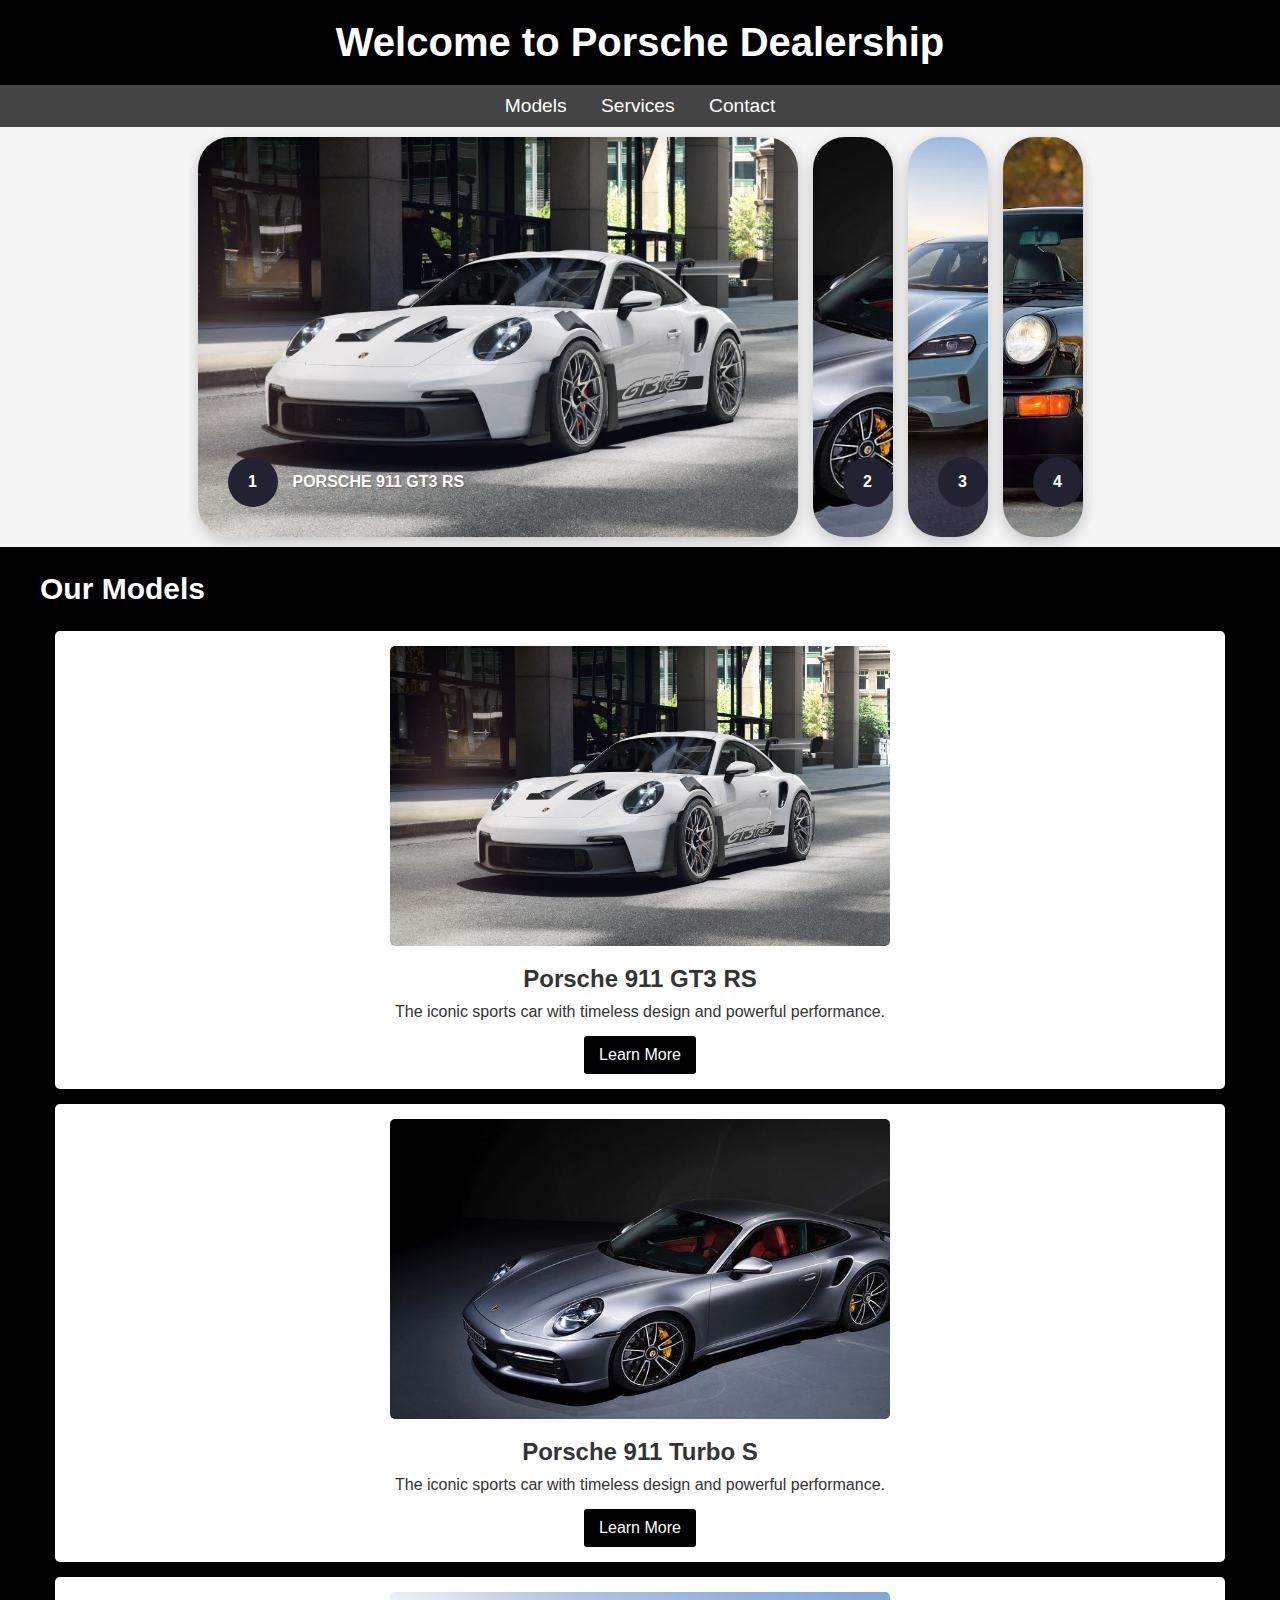
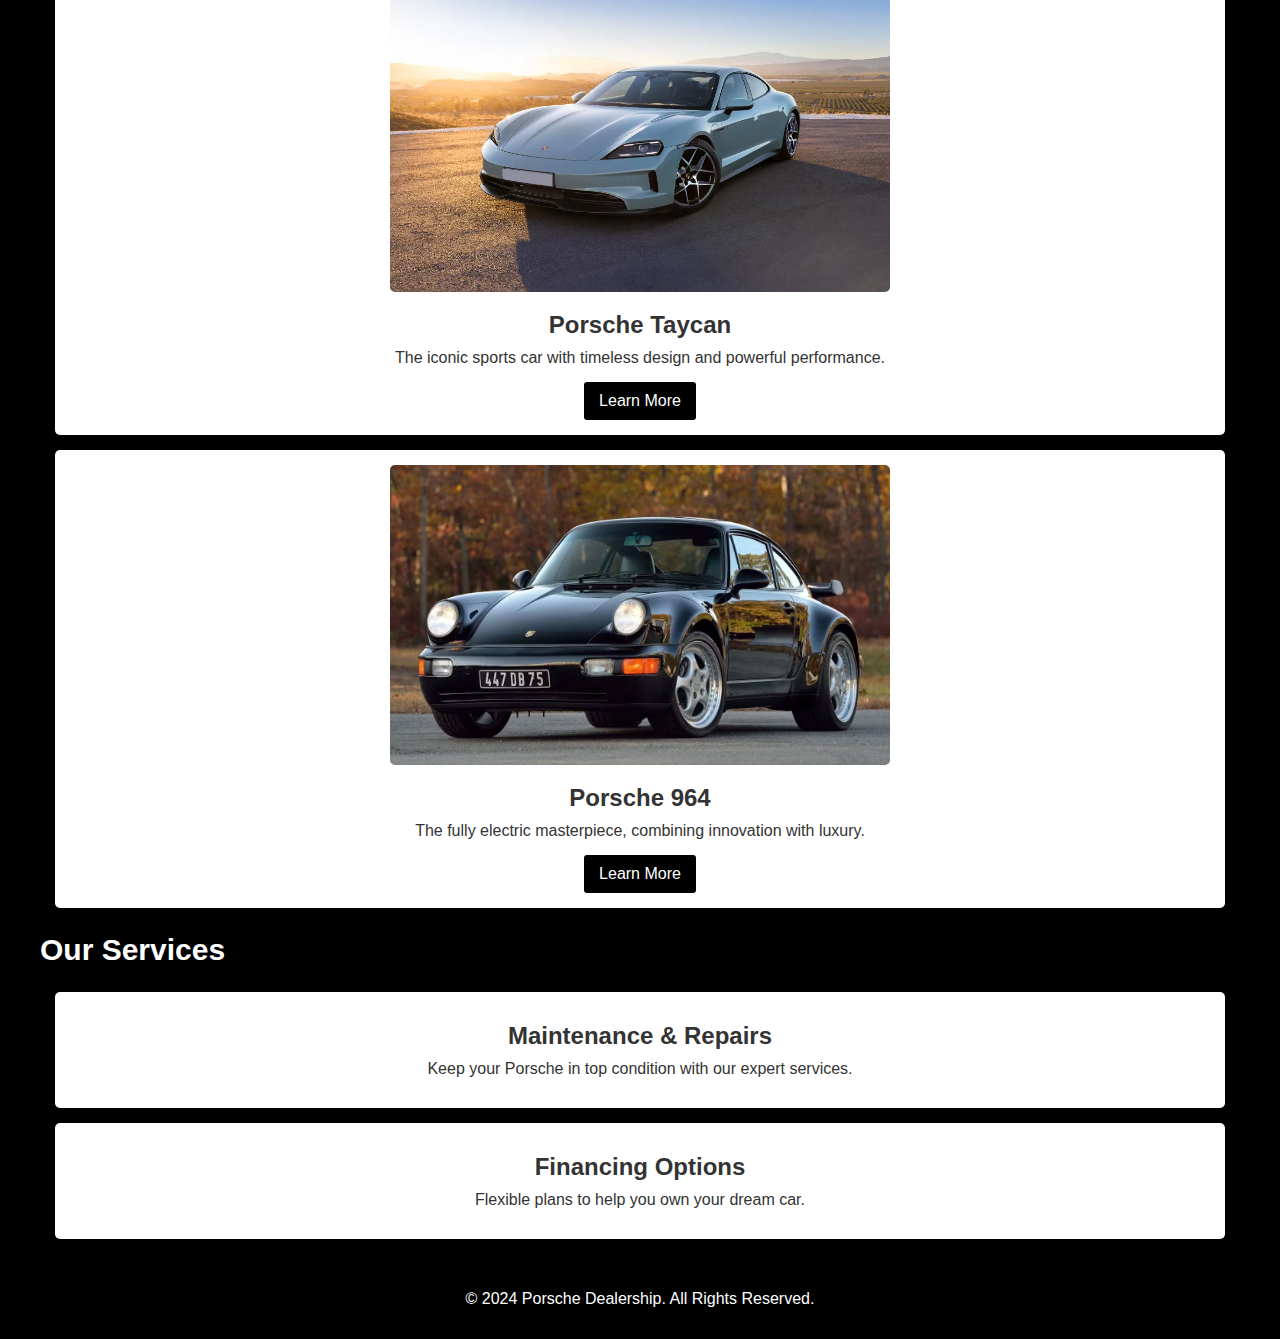
==== index.html @ 93cbab5d "crosel" ====
<!DOCTYPE html>
<html lang="en">

<head>
    <meta charset="UTF-8">
    <meta name="viewport" content="width=device-width, initial-scale=1.0">
    <title>Porsche Dealership</title>
    <link rel="stylesheet" href="style.css">
    <link rel="stylesheet" href="responsive.css">
</head>

<body>
    <header>
        <h1>Welcome to Porsche Dealership</h1>
    </header>
    <nav>
        <a href="#models">Models</a>
        <a href="#services">Services</a>
        <a href="#contact">Contact</a>
    </nav>
    <div class="wrapper">
        <div class="container">
            <input type="radio" name="slide" id="c1" checked>
            <label for="c1" class="card">
                <img src="images/iris.webp" alt="Porsche 911 GT3 RS" class="card-image">
                <div class="row">
                    <div class="icon">1</div>
                    <div class="description">
                        <h4>Porsche 911 GT3 RS</h4>
                    </div>
                </div>
            </label>
            <input type="radio" name="slide" id="c2">
            <label for="c2" class="card">
                <img src="images/3214479249.jpg" alt="Porsche 911 Turbo S" class="card-image">
                <div class="row">
                    <div class="icon">2</div>
                    <div class="description">
                        <h4>Porsche 911 Turbo S</h4>
                    </div>
                </div>
            </label>   
            <input type="radio" name="slide" id="c3">
            <label for="c3" class="card">
                <img src="images/front-left-side-47.webp" alt="Porsche Taycan" class="card-image">
                <div class="row">
                    <div class="icon">3</div>
                    <div class="description">
                        <h4>Porsche Taycan</h4>
                    </div>
                </div>
            </label>   
            <input type="radio" name="slide" id="c4">
            <label for="c4" class="card">
                <img src="images/six-20things-20you-20need-20to-20know-20about-20the-20964-20porsche-20911-201.avif" alt="Porsche 964" class="card-image">
                <div class="row">
                    <div class="icon">4</div>
                    <div class="description">
                        <h4>Porsche 964</h4>
                    </div>
                </div>
            </label>
        </div>
    </div>
    <section id="models" class="container2">
        <h2>Our Models</h2>
        <div class="card2">
            <img src="images/iris.webp" alt="Porsche Model 1">
            <h3>Porsche 911 GT3 RS</h3>
            <p>The iconic sports car with timeless design and powerful performance.</p>
            <a href="#">Learn More</a>
        </div>
        <div class="card2">
            <img src="images/3214479249.jpg" alt="Porsche Model 2">
            <h3>Porsche 911 Turbo S</h3>
            <p>The iconic sports car with timeless design and powerful performance.</p>
            <a href="#">Learn More</a>
        </div>
        <div class="card2">
            <img src="images/front-left-side-47.webp" alt="Porsche Model 3">
            <h3>Porsche Taycan</h3>
            <p>The iconic sports car with timeless design and powerful performance.</p>
            <a href="#">Learn More</a>
        </div>
        <div class="card2">
            <img src="images/six-20things-20you-20need-20to-20know-20about-20the-20964-20porsche-20911-201.avif" alt="Porsche Model 4">
            <h3>Porsche 964</h3>
            <p>The fully electric masterpiece, combining innovation with luxury.</p>
            <a href="#">Learn More</a>
        </div>
    </section>
    <section id="services" class="container2">
        <h2>Our Services</h2>
        <div class="card2">
            <h3>Maintenance & Repairs</h3>
            <p>Keep your Porsche in top condition with our expert services.</p>
        </div>
        <div class="card2">
            <h3>Financing Options</h3>
            <p>Flexible plans to help you own your dream car.</p>
        </div>
    </section>
    <footer>
        <p>&copy; 2024 Porsche Dealership. All Rights Reserved.</p>
    </footer>
    <script src="script.js"></script>
</body>

</html>
---- style.css ----
body {
    font-family: Arial, sans-serif;
    margin: 0 auto;
    padding: 0;
    background-color: #000;
    color: #333;
    align-items: center;
    justify-content: center;
}

header {
    background-color: #000;
    color: #fff;
    padding: 20px 0;
    text-align: center;
    justify-content: center;
}

header h1 {
    margin: 0;
    font-size: 2.5rem;
}

nav {
    background-color: #444;
    color: #fff;
    padding: 10px 0;
    text-align: center;
}

nav a {
    color: #fff;
    margin: 0 15px;
    text-decoration: none;
    font-size: 1.2rem;
}

nav a:hover {
    text-decoration: underline;
}


.wrapper {
    width: 100%;
    display: flex;
    align-items: center;
    justify-content: center;
    background: #f5f5f5;
}

.container {
    height: 400px;
    display: flex;
    flex-wrap: nowrap;
    justify-content: start;
    overflow-x: auto;
    gap: 15px;
    padding: 10px;
}

.card {
    width: 80px;
    border-radius: 2rem;
    cursor: pointer;
    overflow: hidden;
    margin: 0;
    display: flex;
    align-items: flex-end;
    transition: all 0.6s cubic-bezier(.28, -0.03, 0, .99);
    flex-shrink: 0;
    box-shadow: 0 5px 15px rgba(0, 0, 0, 0.2);
    position: relative;
    height: 100%;
}

.card-image {
    position: absolute;
    top: 0;
    left: 0;
    width: 100%;
    height: 100%;
    object-fit: cover;
    z-index: 0;
}

.card>.row {
    color: white;
    display: flex;
    flex-wrap: nowrap;
    align-items: center;
    position: relative;
    padding: 15px;
    z-index: 1;
}

.card>.row>.icon {
    background: #223;
    color: white;
    border-radius: 50%;
    width: 50px;
    height: 50px;
    display: flex;
    justify-content: center;
    align-items: center;
    margin: 15px;
    font-weight: bold;
    transition: all 0.3s ease;
}

.card>.row>.description {
    display: flex;
    justify-content: center;
    flex-direction: column;
    overflow: hidden;
    height: 80px;
    width: 520px;
    opacity: 0;
    transform: translateY(30px);
    transition: all 0.4s ease;
    transition-delay: 0.3s;
}

.description p {
    padding-top: 5px;
    font-size: 0.9em;
    opacity: 0.9;
    margin: 0;
}

.description h4 {
    text-transform: uppercase;
    font-weight: bold;
    margin: 0;
    text-shadow: 1px 1px 2px rgba(0, 0, 0, 0.3);
}

input {
    display: none;
}

input:checked+label {
    width: 600px;
}

input:checked+label .description {
    opacity: 1 !important;
    transform: translateY(0) !important;
}

.container::-webkit-scrollbar {
    height: 8px;
}

.container::-webkit-scrollbar-track {
    background: #f1f1f1;
    border-radius: 10px;
}

.container::-webkit-scrollbar-thumb {
    background: #888;
    border-radius: 10px;
}

.container::-webkit-scrollbar-thumb:hover {
    background: #555;
}

.container2 {
    max-width: 1200px;
    margin: 20px auto;
    padding: 0 20px;
}
.container2 h2 {
    font-size: 30px;
    color: #fff;
}

.card2 {
    background: #fff;
    margin: 15px;
    padding: 15px;
    border-radius: 5px;
    box-shadow: 0 2px 5px rgba(0, 0, 0, 0.1);
    text-align: center;
}

.card2 img {
    height: 300px;
    max-height: 100%;
    width: 500px;
    max-width: 100%;
    border-radius: 5px;
}

.card2 h3 {
    margin: 15px 0 10px;
    font-size: 1.5rem;
}

.card2 p {
    margin: 0 0 15px;
}

.card2 a {
    display: inline-block;
    background-color: #000;
    color: #fff;
    padding: 10px 15px;
    text-decoration: none;
    border-radius: 3px;
}

.card2 a:hover {
    background-color: #444;
}

footer {
    background-color: #000;
    color: #fff;
    text-align: center;
    padding: 15px 0;
    margin-top: 20px;
}
---- responsive.css ----
/* Responsive Styles */
@media (max-width: 768px) {
    .container {
        justify-content: flex-start;
        height: 350px;
    }

    .card {
        width: 120px;
    }

    input:checked+label {
        width: 80%;
    }

    .card>.row>.description {
        width: calc(100% - 80px);
    }

    .description h4 {
        font-size: 1.1em;
    }

    .description p {
        font-size: 0.8em;
    }
}

@media (max-width: 480px) {
    .wrapper {
        padding: 10px;
    }

    .container {
        height: 300px;
    }

    .card {
        width: 100px;
        border-radius: 1.5rem;
    }

    input:checked+label {
        width: 85%;
    }

    .card>.row>.icon {
        width: 40px;
        height: 40px;
        margin: 10px;
    }

    .card>.row>.description {
        height: 70px;
    }

    .description h4 {
        font-size: 1em;
    }

    .description p {
        font-size: 0.75em;
    }
}
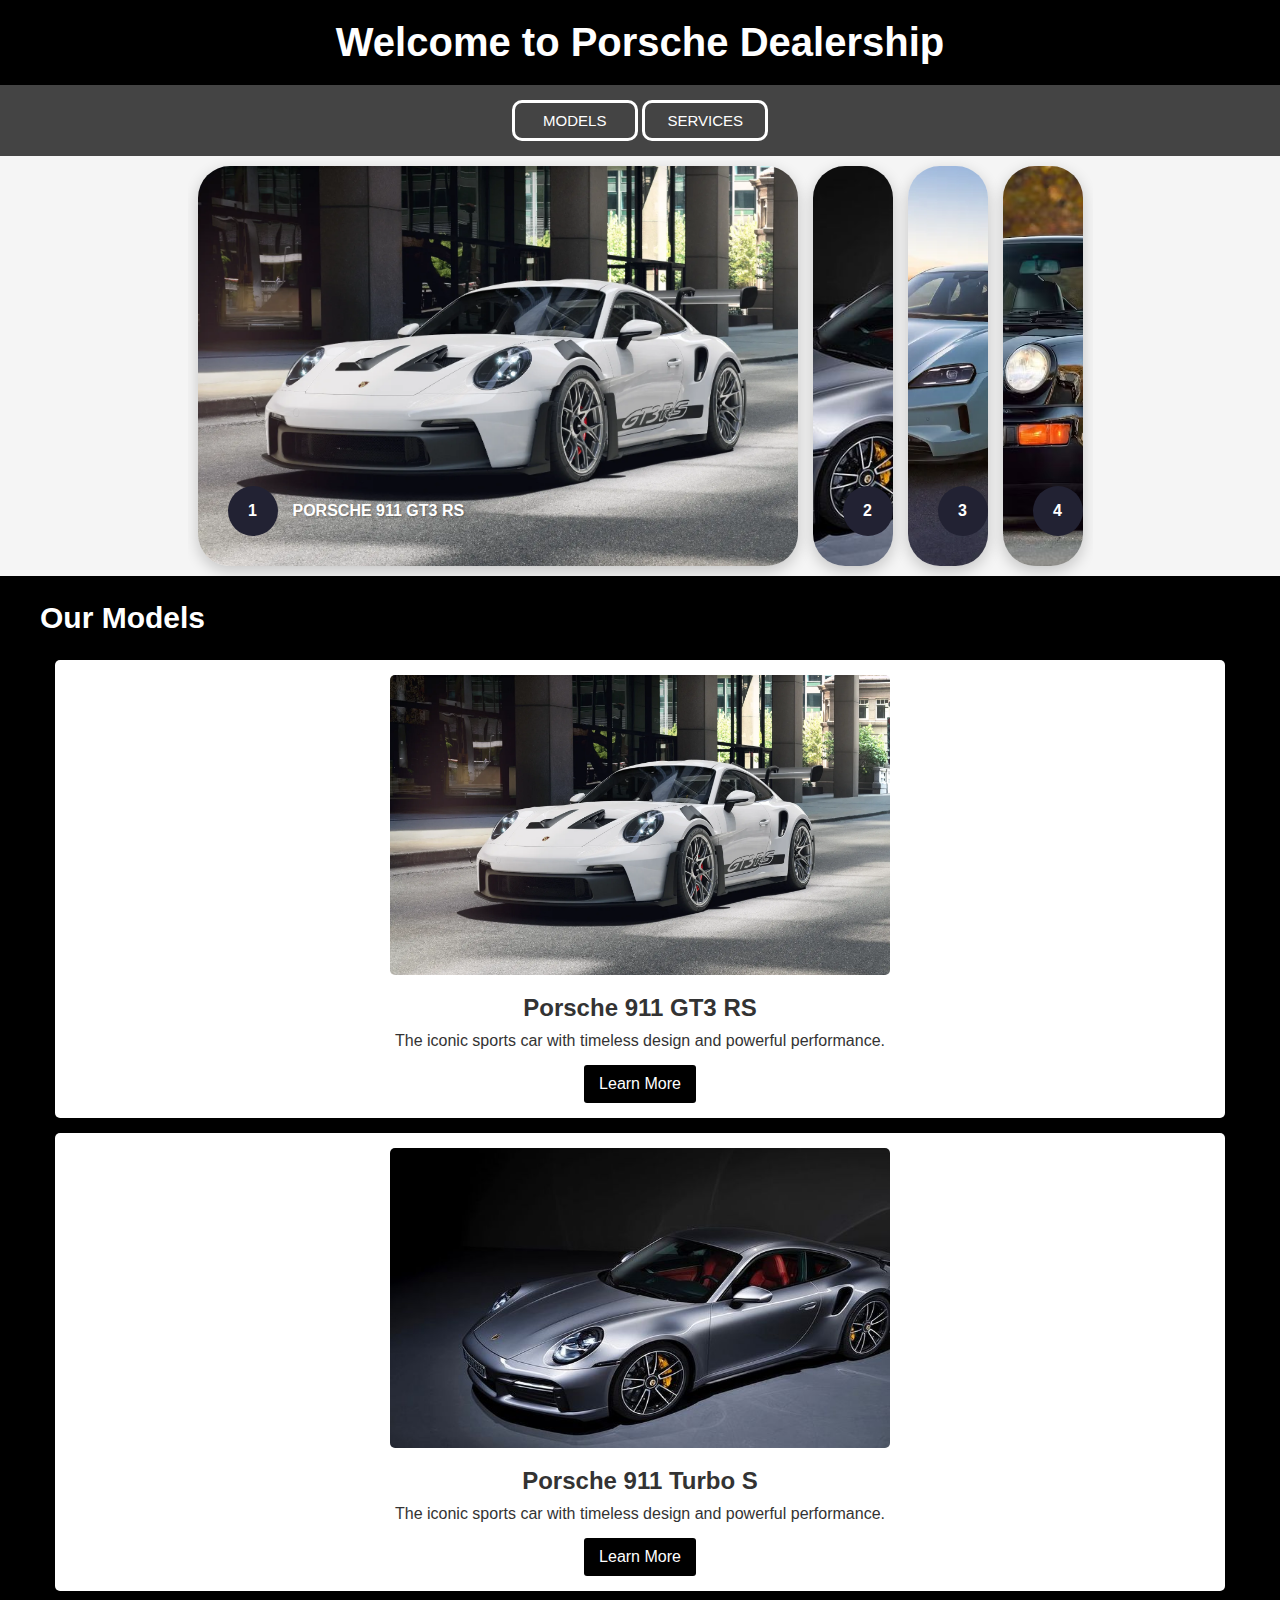
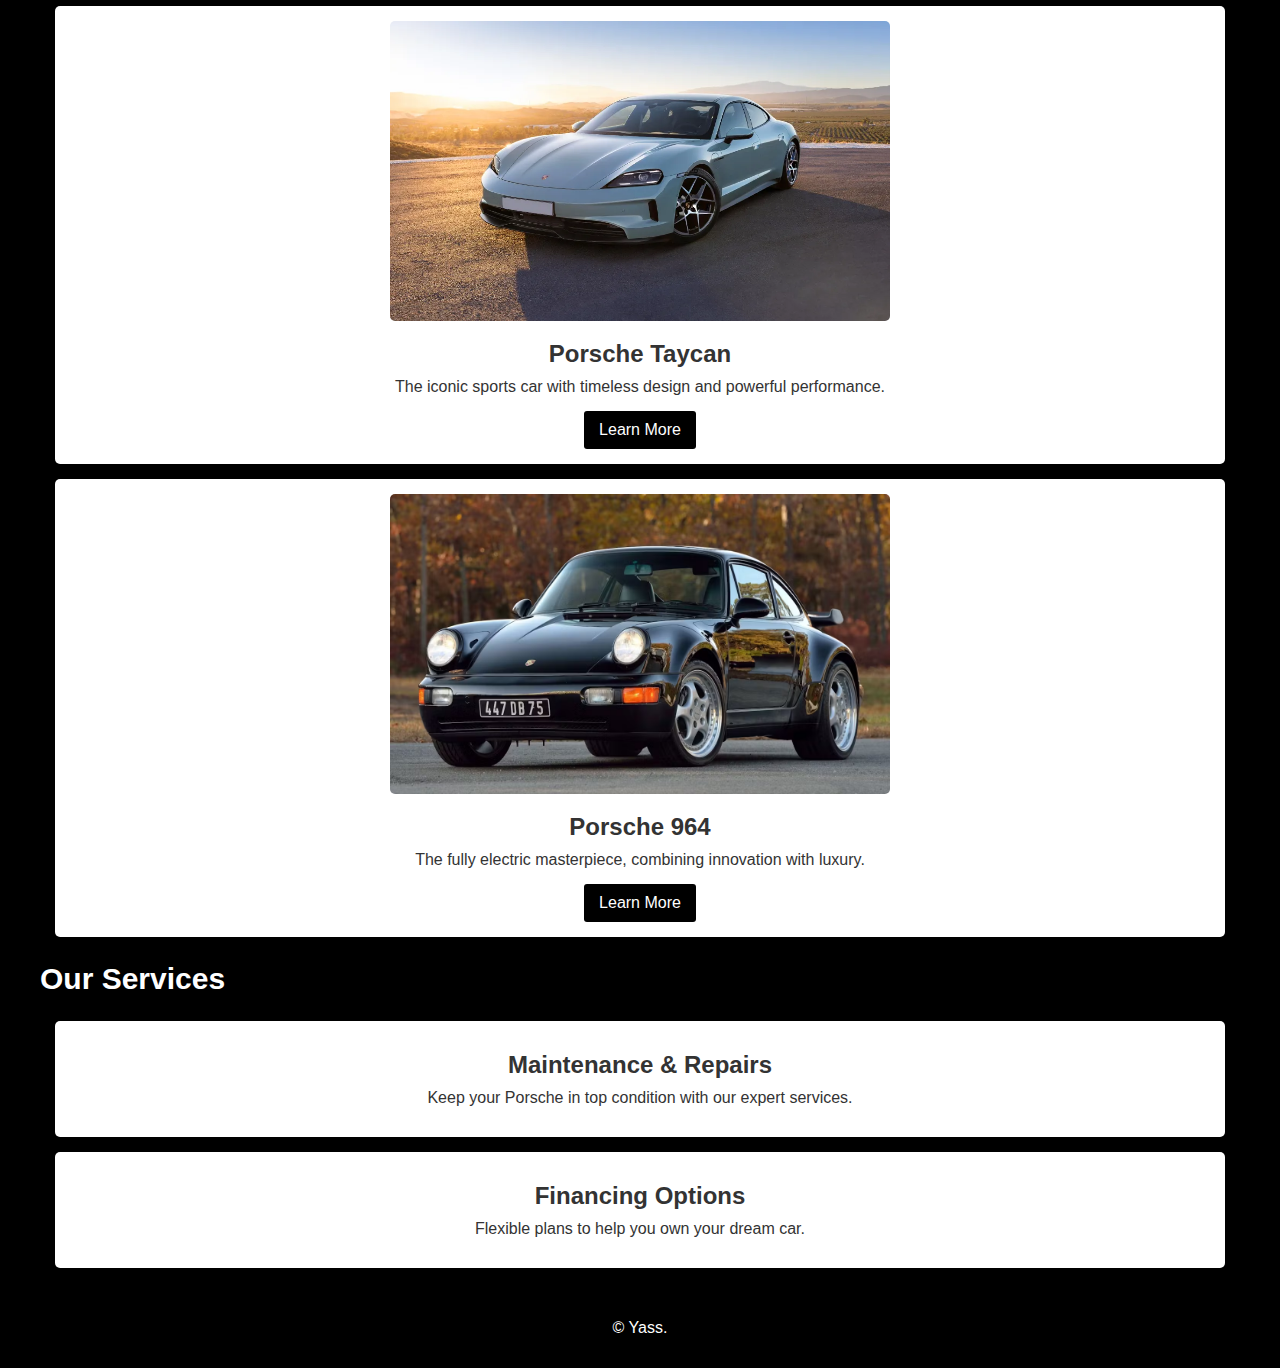
==== commit 5db02cd0: "nav" ====
--- a/index.html
+++ b/index.html
@@ -4,7 +4,7 @@
 <head>
     <meta charset="UTF-8">
     <meta name="viewport" content="width=device-width, initial-scale=1.0">
-    <title>Porsche Dealership</title>
+    <title>Porsche</title>
     <link rel="stylesheet" href="style.css">
     <link rel="stylesheet" href="responsive.css">
 </head>
@@ -16,7 +16,6 @@
     <nav>
         <a href="#models">Models</a>
         <a href="#services">Services</a>
-        <a href="#contact">Contact</a>
     </nav>
     <div class="wrapper">
         <div class="container">
@@ -101,7 +100,7 @@
         </div>
     </section>
     <footer>
-        <p>&copy; 2024 Porsche Dealership. All Rights Reserved.</p>
+        <p>&copy; Yass.</p>
     </footer>
     <script src="script.js"></script>
 </body>
--- a/style.css
+++ b/style.css
@@ -24,19 +24,32 @@
 nav {
     background-color: #444;
     color: #fff;
-    padding: 10px 0;
+    padding: 15px 0;
     text-align: center;
 }
 
 nav a {
-    color: #fff;
-    margin: 0 15px;
+    display: inline-flex;
+    align-items: center;
+    justify-content: center;
+    transition: all .5s ease;
+    color: #fff;
+    border: 3px solid white;
+    text-transform: uppercase;
+    line-height: 1;
+    font-size: 15px;
+    background-color: transparent;
+    padding: 10px;
+    outline: none;
+    border-radius: 10px;
+    min-width: 100px;
+    text-align: center;
     text-decoration: none;
-    font-size: 1.2rem;
 }
 
 nav a:hover {
-    text-decoration: underline;
+    color: #001F3F;
+    background-color: #fff;
 }
 
 
--- a/responsive.css
+++ b/responsive.css
@@ -61,4 +61,5 @@
     .description p {
         font-size: 0.75em;
     }
-}+}
+
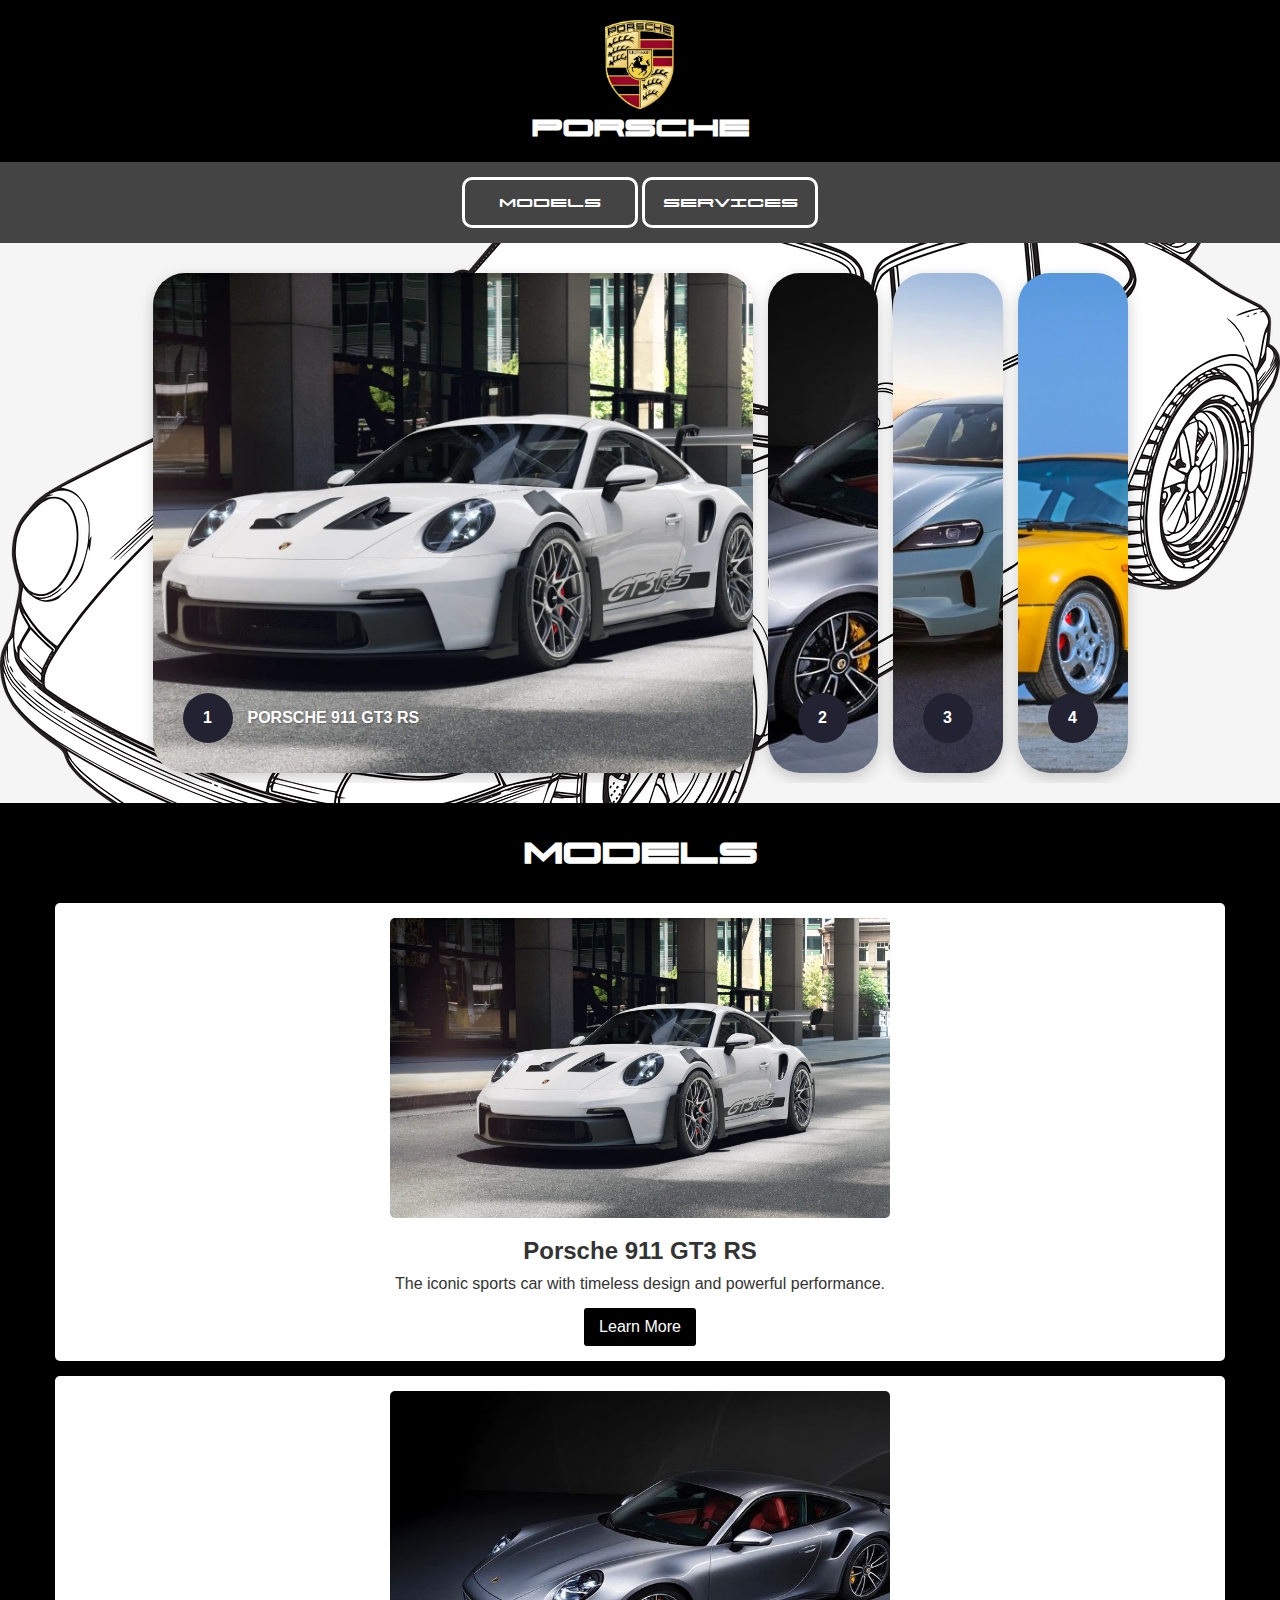
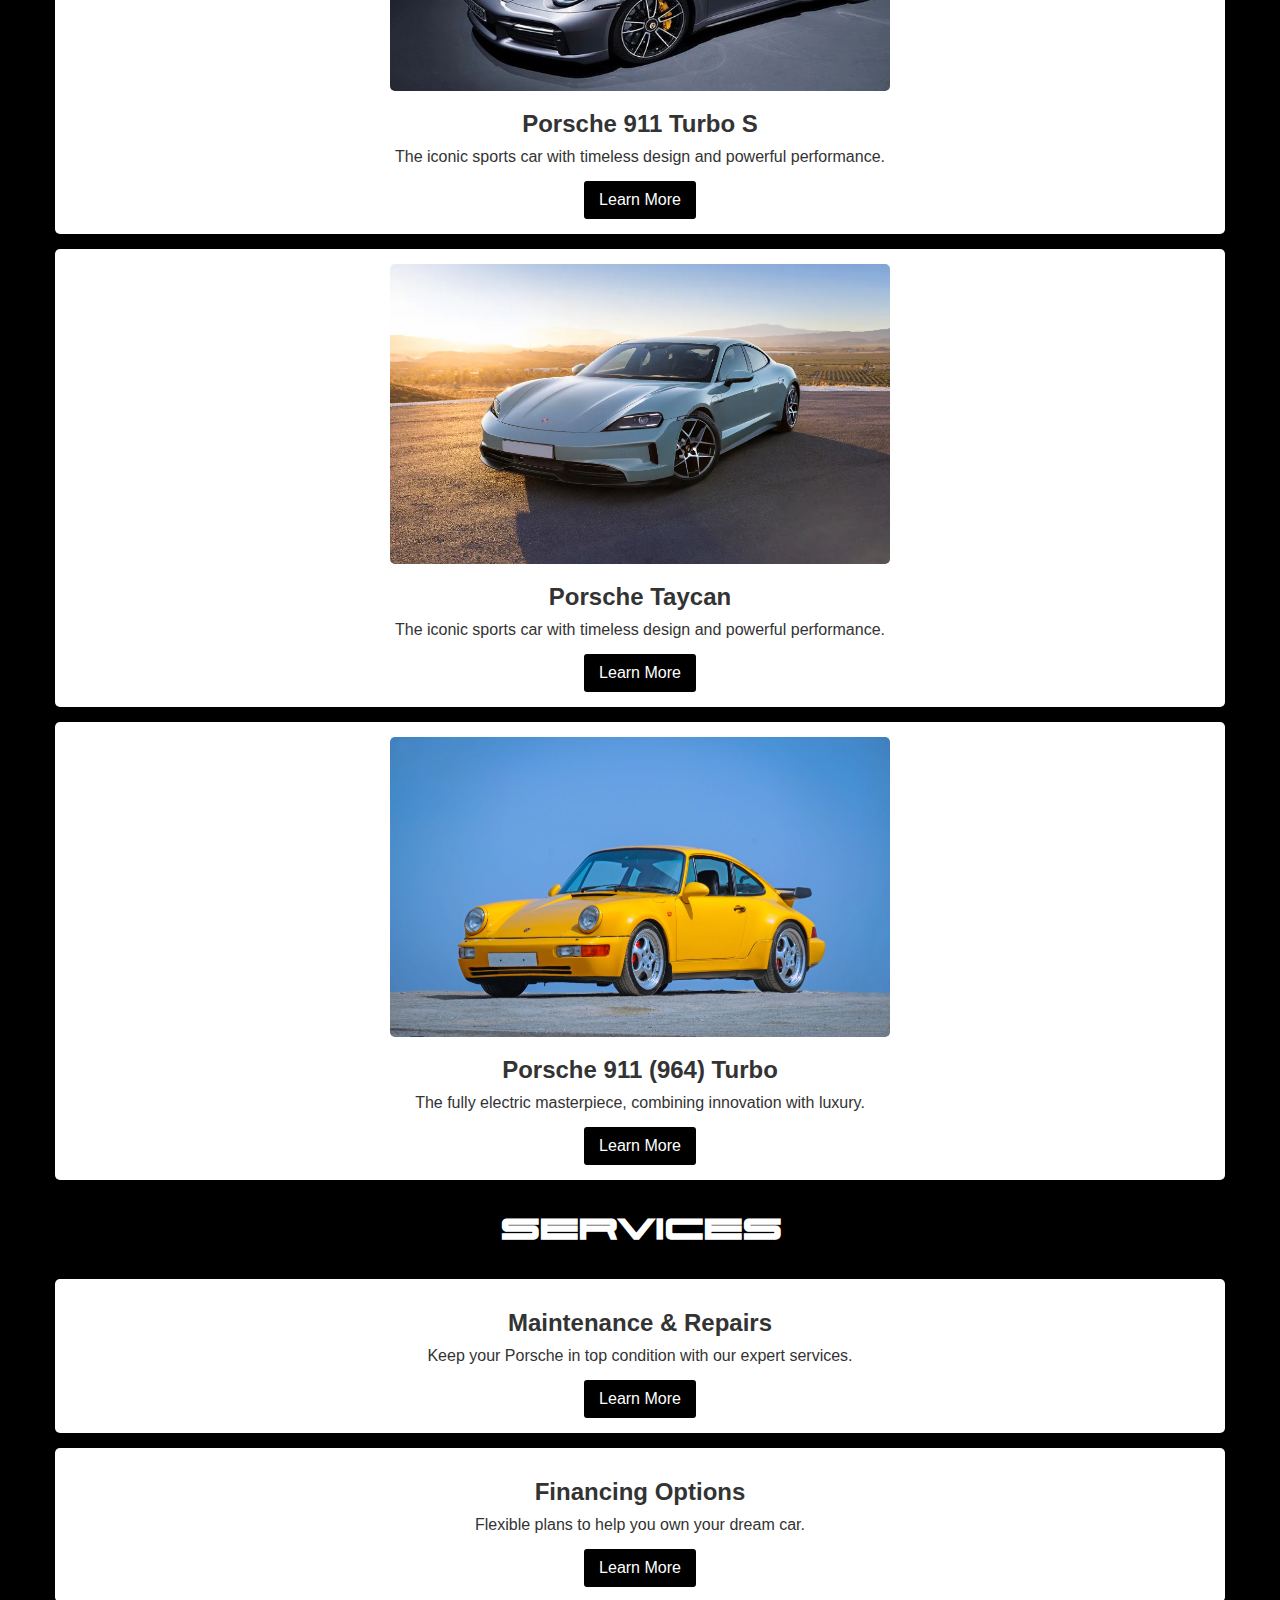
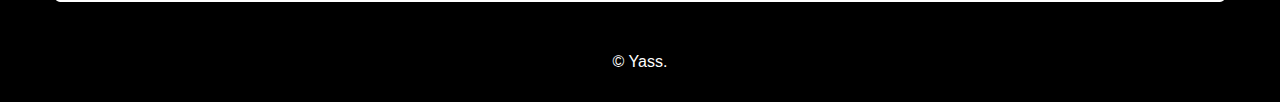
==== commit ae3a7996: "update" ====
--- a/index.html
+++ b/index.html
@@ -11,7 +11,8 @@
 
 <body>
     <header>
-        <h1>Welcome to Porsche Dealership</h1>
+        <img src="images/580b585b2edbce24c47b2cac.png" alt="logo" class="logo">
+        <h1>Porsche</h1>
     </header>
     <nav>
         <a href="#models">Models</a>
@@ -51,18 +52,18 @@
             </label>   
             <input type="radio" name="slide" id="c4">
             <label for="c4" class="card">
-                <img src="images/six-20things-20you-20need-20to-20know-20about-20the-20964-20porsche-20911-201.avif" alt="Porsche 964" class="card-image">
+                <img src="images/911(964).jpg" alt="Porsche 964" class="card-image">
                 <div class="row">
                     <div class="icon">4</div>
                     <div class="description">
-                        <h4>Porsche 964</h4>
+                        <h4>Porsche 911 (964) Turbo</h4>
                     </div>
                 </div>
             </label>
         </div>
     </div>
     <section id="models" class="container2">
-        <h2>Our Models</h2>
+        <h2>Models</h2>
         <div class="card2">
             <img src="images/iris.webp" alt="Porsche Model 1">
             <h3>Porsche 911 GT3 RS</h3>
@@ -82,21 +83,23 @@
             <a href="#">Learn More</a>
         </div>
         <div class="card2">
-            <img src="images/six-20things-20you-20need-20to-20know-20about-20the-20964-20porsche-20911-201.avif" alt="Porsche Model 4">
-            <h3>Porsche 964</h3>
+            <img src="images/911(964).jpg" alt="Porsche Model 4">
+            <h3>Porsche 911 (964) Turbo</h3>
             <p>The fully electric masterpiece, combining innovation with luxury.</p>
             <a href="#">Learn More</a>
         </div>
     </section>
     <section id="services" class="container2">
-        <h2>Our Services</h2>
+        <h2>Services</h2>
         <div class="card2">
             <h3>Maintenance & Repairs</h3>
             <p>Keep your Porsche in top condition with our expert services.</p>
+            <a href="#">Learn More</a>
         </div>
         <div class="card2">
             <h3>Financing Options</h3>
             <p>Flexible plans to help you own your dream car.</p>
+            <a href="#">Learn More</a>
         </div>
     </section>
     <footer>
--- a/style.css
+++ b/style.css
@@ -15,10 +15,19 @@
     text-align: center;
     justify-content: center;
 }
-
+.header, .logo{
+    justify-content: center;
+    width: 70px;
+}
+
+@font-face {
+    font-family: "porsche";
+    src: url("font/porsche/911porschav3bold.ttf") format("truetype");
+}
 header h1 {
-    margin: 0;
-    font-size: 2.5rem;
+    font-family: "porsche";
+    margin: 0;
+    font-size: 2rem;
 }
 
 nav {
@@ -26,9 +35,12 @@
     color: #fff;
     padding: 15px 0;
     text-align: center;
+    width: 100%;
 }
 
 nav a {
+    font-family: "porsche";
+    font-size: 17px;
     display: inline-flex;
     align-items: center;
     justify-content: center;
@@ -37,12 +49,12 @@
     border: 3px solid white;
     text-transform: uppercase;
     line-height: 1;
-    font-size: 15px;
     background-color: transparent;
     padding: 10px;
     outline: none;
     border-radius: 10px;
-    min-width: 100px;
+    min-width: 150px;
+    min-height: 25px;
     text-align: center;
     text-decoration: none;
 }
@@ -55,24 +67,32 @@
 
 .wrapper {
     width: 100%;
+    padding-top: 20px;
+    padding-bottom: 20px;
     display: flex;
     align-items: center;
     justify-content: center;
     background: #f5f5f5;
+    background-image: url("images/siluetporsche.png");
+    background-size: cover;
+    background-position: center;
 }
 
 .container {
-    height: 400px;
+    max-width: 1000px;
+    width: 100%;
+    height: 500px;
     display: flex;
     flex-wrap: nowrap;
-    justify-content: start;
+    justify-content: center;
     overflow-x: auto;
     gap: 15px;
     padding: 10px;
+    margin: 0 auto;
 }
 
 .card {
-    width: 80px;
+    width: 110px;
     border-radius: 2rem;
     cursor: pointer;
     overflow: hidden;
@@ -160,23 +180,6 @@
     transform: translateY(0) !important;
 }
 
-.container::-webkit-scrollbar {
-    height: 8px;
-}
-
-.container::-webkit-scrollbar-track {
-    background: #f1f1f1;
-    border-radius: 10px;
-}
-
-.container::-webkit-scrollbar-thumb {
-    background: #888;
-    border-radius: 10px;
-}
-
-.container::-webkit-scrollbar-thumb:hover {
-    background: #555;
-}
 
 .container2 {
     max-width: 1200px;
@@ -186,6 +189,9 @@
 .container2 h2 {
     font-size: 30px;
     color: #fff;
+    text-align: center;
+    font-family: "porsche";
+    font-size: 40px;
 }
 
 .card2 {
--- a/responsive.css
+++ b/responsive.css
@@ -1,24 +1,37 @@
 /* Responsive Styles */
-@media (max-width: 768px) {
+@media screen and (max-width: 768px) {
     .container {
-        justify-content: flex-start;
-        height: 350px;
+        height: 200px;
+        padding: 5px;
+        gap: 10px;
     }
 
     .card {
-        width: 120px;
+        width: 50px;
+        border-radius: 1.5rem;
     }
 
     input:checked+label {
-        width: 80%;
+        width: 200px;
+    }
+
+    .card>.row {
+        padding: 10px;
+    }
+
+    .card>.row>.icon {
+        width: 30px;
+        height: 30px;
+        margin: 1px;
     }
 
     .card>.row>.description {
-        width: calc(100% - 80px);
+        width: 220px;
+        height: 70px;
     }
 
     .description h4 {
-        font-size: 1.1em;
+        font-size: 1rem;
     }
 
     .description p {
@@ -26,36 +39,21 @@
     }
 }
 
-@media (max-width: 480px) {
-    .wrapper {
-        padding: 10px;
-    }
-
+@media screen and (max-width: 480px) {
     .container {
-        height: 300px;
-    }
-
-    .card {
-        width: 100px;
-        border-radius: 1.5rem;
+        height: 200px;
     }
 
     input:checked+label {
-        width: 85%;
-    }
-
-    .card>.row>.icon {
-        width: 40px;
-        height: 40px;
-        margin: 10px;
+        width: 200px;
     }
 
     .card>.row>.description {
-        height: 70px;
+        width: 100px;
     }
 
     .description h4 {
-        font-size: 1em;
+        font-size: 0.9rem;
     }
 
     .description p {
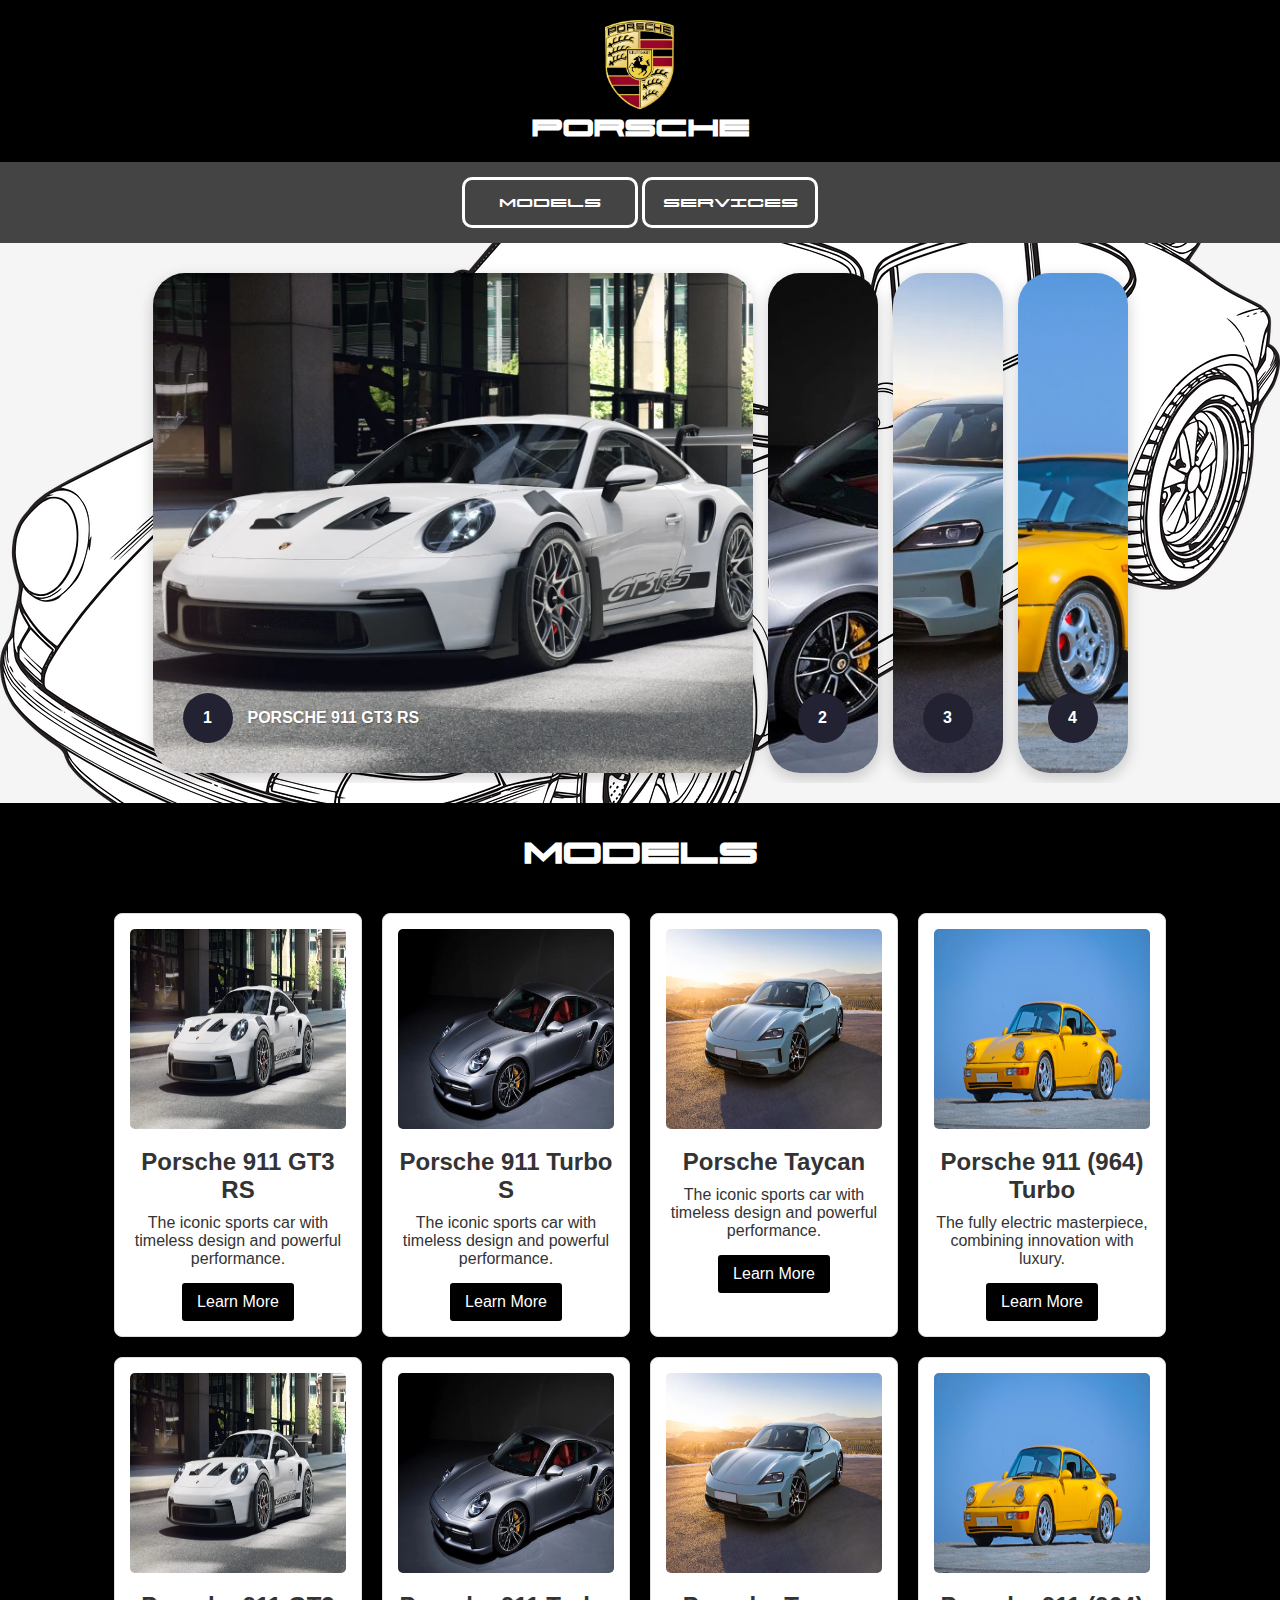
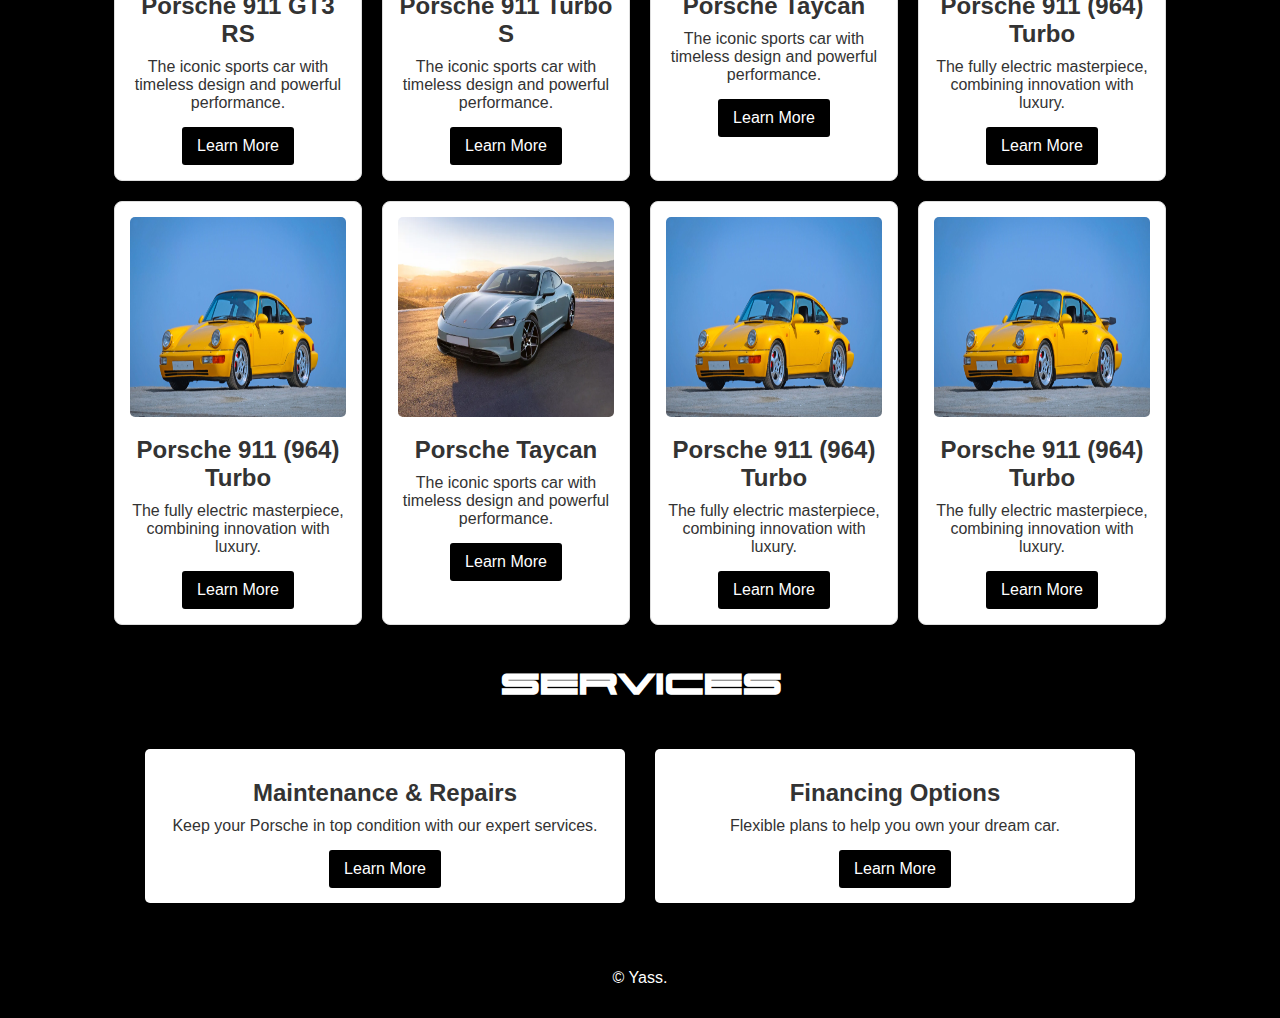
==== commit 2ccc58cc: "modelup" ====
--- a/index.html
+++ b/index.html
@@ -5,8 +5,8 @@
     <meta charset="UTF-8">
     <meta name="viewport" content="width=device-width, initial-scale=1.0">
     <title>Porsche</title>
-    <link rel="stylesheet" href="style.css">
-    <link rel="stylesheet" href="responsive.css">
+    <link rel="stylesheet" href="css/style.css">
+    <link rel="stylesheet" href="css/responsive.css">
 </head>
 
 <body>
@@ -39,7 +39,7 @@
                         <h4>Porsche 911 Turbo S</h4>
                     </div>
                 </div>
-            </label>   
+            </label>
             <input type="radio" name="slide" id="c3">
             <label for="c3" class="card">
                 <img src="images/front-left-side-47.webp" alt="Porsche Taycan" class="card-image">
@@ -49,7 +49,7 @@
                         <h4>Porsche Taycan</h4>
                     </div>
                 </div>
-            </label>   
+            </label>
             <input type="radio" name="slide" id="c4">
             <label for="c4" class="card">
                 <img src="images/911(964).jpg" alt="Porsche 964" class="card-image">
@@ -62,8 +62,9 @@
             </label>
         </div>
     </div>
-    <section id="models" class="container2">
+    <section id="models">
         <h2>Models</h2>
+    <div class="container2">
         <div class="card2">
             <img src="images/iris.webp" alt="Porsche Model 1">
             <h3>Porsche 911 GT3 RS</h3>
@@ -88,18 +89,69 @@
             <p>The fully electric masterpiece, combining innovation with luxury.</p>
             <a href="#">Learn More</a>
         </div>
+        <div class="card2">
+            <img src="images/iris.webp" alt="Porsche Model 1">
+            <h3>Porsche 911 GT3 RS</h3>
+            <p>The iconic sports car with timeless design and powerful performance.</p>
+            <a href="#">Learn More</a>
+        </div>
+        <div class="card2">
+            <img src="images/3214479249.jpg" alt="Porsche Model 2">
+            <h3>Porsche 911 Turbo S</h3>
+            <p>The iconic sports car with timeless design and powerful performance.</p>
+            <a href="#">Learn More</a>
+        </div>
+        <div class="card2">
+            <img src="images/front-left-side-47.webp" alt="Porsche Model 3">
+            <h3>Porsche Taycan</h3>
+            <p>The iconic sports car with timeless design and powerful performance.</p>
+            <a href="#">Learn More</a>
+        </div>
+        <div class="card2">
+            <img src="images/911(964).jpg" alt="Porsche Model 4">
+            <h3>Porsche 911 (964) Turbo</h3>
+            <p>The fully electric masterpiece, combining innovation with luxury.</p>
+            <a href="#">Learn More</a>
+        </div>
+        <div class="card2">
+            <img src="images/911(964).jpg" alt="Porsche Model 4">
+            <h3>Porsche 911 (964) Turbo</h3>
+            <p>The fully electric masterpiece, combining innovation with luxury.</p>
+            <a href="#">Learn More</a>
+        </div>
+        <div class="card2">
+            <img src="images/front-left-side-47.webp" alt="Porsche Model 3">
+            <h3>Porsche Taycan</h3>
+            <p>The iconic sports car with timeless design and powerful performance.</p>
+            <a href="#">Learn More</a>
+        </div>
+        <div class="card2">
+            <img src="images/911(964).jpg" alt="Porsche Model 4">
+            <h3>Porsche 911 (964) Turbo</h3>
+            <p>The fully electric masterpiece, combining innovation with luxury.</p>
+            <a href="#">Learn More</a>
+        </div>
+        <div class="card2">
+            <img src="images/911(964).jpg" alt="Porsche Model 4">
+            <h3>Porsche 911 (964) Turbo</h3>
+            <p>The fully electric masterpiece, combining innovation with luxury.</p>
+            <a href="#">Learn More</a>
+        </div>
+    </div>
     </section>
-    <section id="services" class="container2">
+    <section id="services">
         <h2>Services</h2>
-        <div class="card2">
+        <div class="container3">
+        <div class="card3">
             <h3>Maintenance & Repairs</h3>
             <p>Keep your Porsche in top condition with our expert services.</p>
             <a href="#">Learn More</a>
         </div>
-        <div class="card2">
+        <div class="card3">
             <h3>Financing Options</h3>
             <p>Flexible plans to help you own your dream car.</p>
             <a href="#">Learn More</a>
+        </div>
         </div>
     </section>
     <footer>
--- a/css/style.css
+++ b/css/style.css
@@ -0,0 +1,297 @@
+body {
+    font-family: Arial, sans-serif;
+    margin: 0 auto;
+    padding: 0;
+    background-color: #000;
+    color: #333;
+    align-items: center;
+    justify-content: center;
+}
+
+header {
+    background-color: #000;
+    color: #fff;
+    padding: 20px 0;
+    text-align: center;
+    justify-content: center;
+}
+.header, .logo{
+    justify-content: center;
+    width: 70px;
+}
+
+@font-face {
+    font-family: "porsche";
+    src: url("/font/porsche/911porschav3bold.ttf") format("truetype");
+}
+header h1 {
+    font-family: "porsche";
+    margin: 0;
+    font-size: 2rem;
+}
+
+nav {
+    background-color: #444;
+    color: #fff;
+    padding: 15px 0;
+    text-align: center;
+    width: 100%;
+}
+
+nav a {
+    font-family: "porsche";
+    font-size: 17px;
+    display: inline-flex;
+    align-items: center;
+    justify-content: center;
+    transition: all .5s ease;
+    color: #fff;
+    border: 3px solid white;
+    text-transform: uppercase;
+    line-height: 1;
+    background-color: transparent;
+    padding: 10px;
+    outline: none;
+    border-radius: 10px;
+    min-width: 150px;
+    min-height: 25px;
+    text-align: center;
+    text-decoration: none;
+}
+
+nav a:hover {
+    color: #001F3F;
+    background-color: #fff;
+}
+
+
+.wrapper {
+    width: 100%;
+    padding-top: 20px;
+    padding-bottom: 20px;
+    display: flex;
+    align-items: center;
+    justify-content: center;
+    background: #f5f5f5;
+    background-image: url("/images/siluetporsche.png");
+    background-size: cover;
+    background-position: center;
+}
+
+.container {
+    max-width: 1000px;
+    width: 100%;
+    height: 500px;
+    display: flex;
+    flex-wrap: nowrap;
+    justify-content: center;
+    overflow-x: auto;
+    gap: 15px;
+    padding: 10px;
+    margin: 0 auto;
+}
+
+.card {
+    width: 110px;
+    border-radius: 2rem;
+    cursor: pointer;
+    overflow: hidden;
+    margin: 0;
+    display: flex;
+    align-items: flex-end;
+    transition: all 0.6s cubic-bezier(.28, -0.03, 0, .99);
+    flex-shrink: 0;
+    box-shadow: 0 5px 15px rgba(0, 0, 0, 0.2);
+    position: relative;
+    height: 100%;
+}
+
+.card-image {
+    position: absolute;
+    top: 0;
+    left: 0;
+    width: 100%;
+    height: 100%;
+    object-fit: cover;
+    z-index: 0;
+}
+
+.card>.row {
+    color: white;
+    display: flex;
+    flex-wrap: nowrap;
+    align-items: center;
+    position: relative;
+    padding: 15px;
+    z-index: 1;
+}
+
+.card>.row>.icon {
+    background: #223;
+    color: white;
+    border-radius: 50%;
+    width: 50px;
+    height: 50px;
+    display: flex;
+    justify-content: center;
+    align-items: center;
+    margin: 15px;
+    font-weight: bold;
+    transition: all 0.3s ease;
+}
+
+.card>.row>.description {
+    display: flex;
+    justify-content: center;
+    flex-direction: column;
+    overflow: hidden;
+    height: 80px;
+    width: 520px;
+    opacity: 0;
+    transform: translateY(30px);
+    transition: all 0.4s ease;
+    transition-delay: 0.3s;
+}
+
+.description p {
+    padding-top: 5px;
+    font-size: 0.9em;
+    opacity: 0.9;
+    margin: 0;
+}
+
+.description h4 {
+    text-transform: uppercase;
+    font-weight: bold;
+    margin: 0;
+    text-shadow: 1px 1px 2px rgba(0, 0, 0, 0.3);
+}
+
+input {
+    display: none;
+}
+
+input:checked+label {
+    width: 600px;
+}
+
+input:checked+label .description {
+    opacity: 1 !important;
+    transform: translateY(0) !important;
+}
+
+
+.container2 {
+    justify-content: center;
+    display: flex;
+    flex-wrap: wrap;
+    max-width: 100%;
+    margin: 20px auto;
+    padding: 0 20px;
+}
+h2 {
+    font-size: 30px;
+    color: #fff;
+    text-align: center;
+    font-family: "porsche";
+    font-size: 40px;
+}
+
+.card2 {
+    flex-basis: 20%;
+    margin: 10px;
+    box-sizing: border-box;
+    border: 1px solid #ddd;
+    border-radius: 8px;
+    overflow: hidden;
+    background-color: #fff;
+    padding: 15px;
+    text-align: center;
+}
+
+.card2 img {
+    height: 200px;
+    max-height: 100%;
+    width: 350px;
+    max-width: 100%;
+    border-radius: 5px;
+}
+
+.card2 h3 {
+    margin: 15px 0 10px;
+    font-size: 1.5rem;
+}
+
+.card2 p {
+    margin: 0 0 15px;
+}
+
+.card2 a {
+    display: inline-block;
+    background-color: #000;
+    color: #fff;
+    padding: 10px 15px;
+    text-decoration: none;
+    border-radius: 3px;
+}
+
+.card2 a:hover {
+    background-color: #444;
+}
+
+footer {
+    background-color: #000;
+    color: #fff;
+    text-align: center;
+    padding: 15px 0;
+    margin-top: 20px;
+}
+
+
+.container3 {
+    display: flex;
+    flex-wrap: nowrap;
+    max-width: 1200px;
+    margin: 20px auto;
+    padding: 0 20px;
+    justify-content: center;
+}
+h2 {
+    font-size: 30px;
+    color: #fff;
+    text-align: center;
+    font-family: "porsche";
+    font-size: 40px;
+}
+
+.card3 {
+    background: #fff;
+    width: 450px;
+    margin: 15px;
+    padding: 15px;
+    border-radius: 5px;
+    box-shadow: 0 2px 5px rgba(0, 0, 0, 0.1);
+    text-align: center;
+}
+
+.card3 h3 {
+    margin: 15px 0 10px;
+    font-size: 1.5rem;
+}
+
+.card3 p {
+    margin: 0 0 15px;
+}
+
+.card3 a {
+    display: inline-block;
+    background-color: #000;
+    color: #fff;
+    padding: 10px 15px;
+    text-decoration: none;
+    border-radius: 3px;
+}
+
+.card3 a:hover {
+    background-color: #444;
+}--- a/css/responsive.css
+++ b/css/responsive.css
@@ -0,0 +1,80 @@
+/* Responsive Styles */
+@media screen and (max-width: 768px) {
+    .container {
+        height: 200px;
+        padding: 5px;
+        gap: 10px;
+    }
+
+    .card {
+        width: 50px;
+        border-radius: 1.5rem;
+    }
+
+    input:checked+label {
+        width: 200px;
+    }
+
+    .card>.row {
+        padding: 10px;
+    }
+
+    .card>.row>.icon {
+        width: 30px;
+        height: 30px;
+        margin: 1px;
+    }
+
+    .card>.row>.description {
+        width: 220px;
+        height: 70px;
+    }
+
+    .description h4 {
+        font-size: 1rem;
+    }
+
+    .description p {
+        font-size: 0.8em;
+    }
+}
+
+@media screen and (max-width: 480px) {
+    .container {
+        height: 200px;
+    }
+
+    input:checked+label {
+        width: 200px;
+    }
+
+    .card>.row>.description {
+        width: 100px;
+    }
+
+    .description h4 {
+        font-size: 0.9rem;
+    }
+
+    .description p {
+        font-size: 0.75em;
+    }
+}
+
+@media (max-width: 1024px) {
+    .card2 {
+        flex-basis: 33.33%;
+    }
+}
+
+@media (max-width: 768px) {
+    .card2 {
+        flex-basis: 45%;
+    }
+}
+
+@media (max-width: 480px) {
+    .card2 {
+        flex-basis: 100%; 
+    }
+}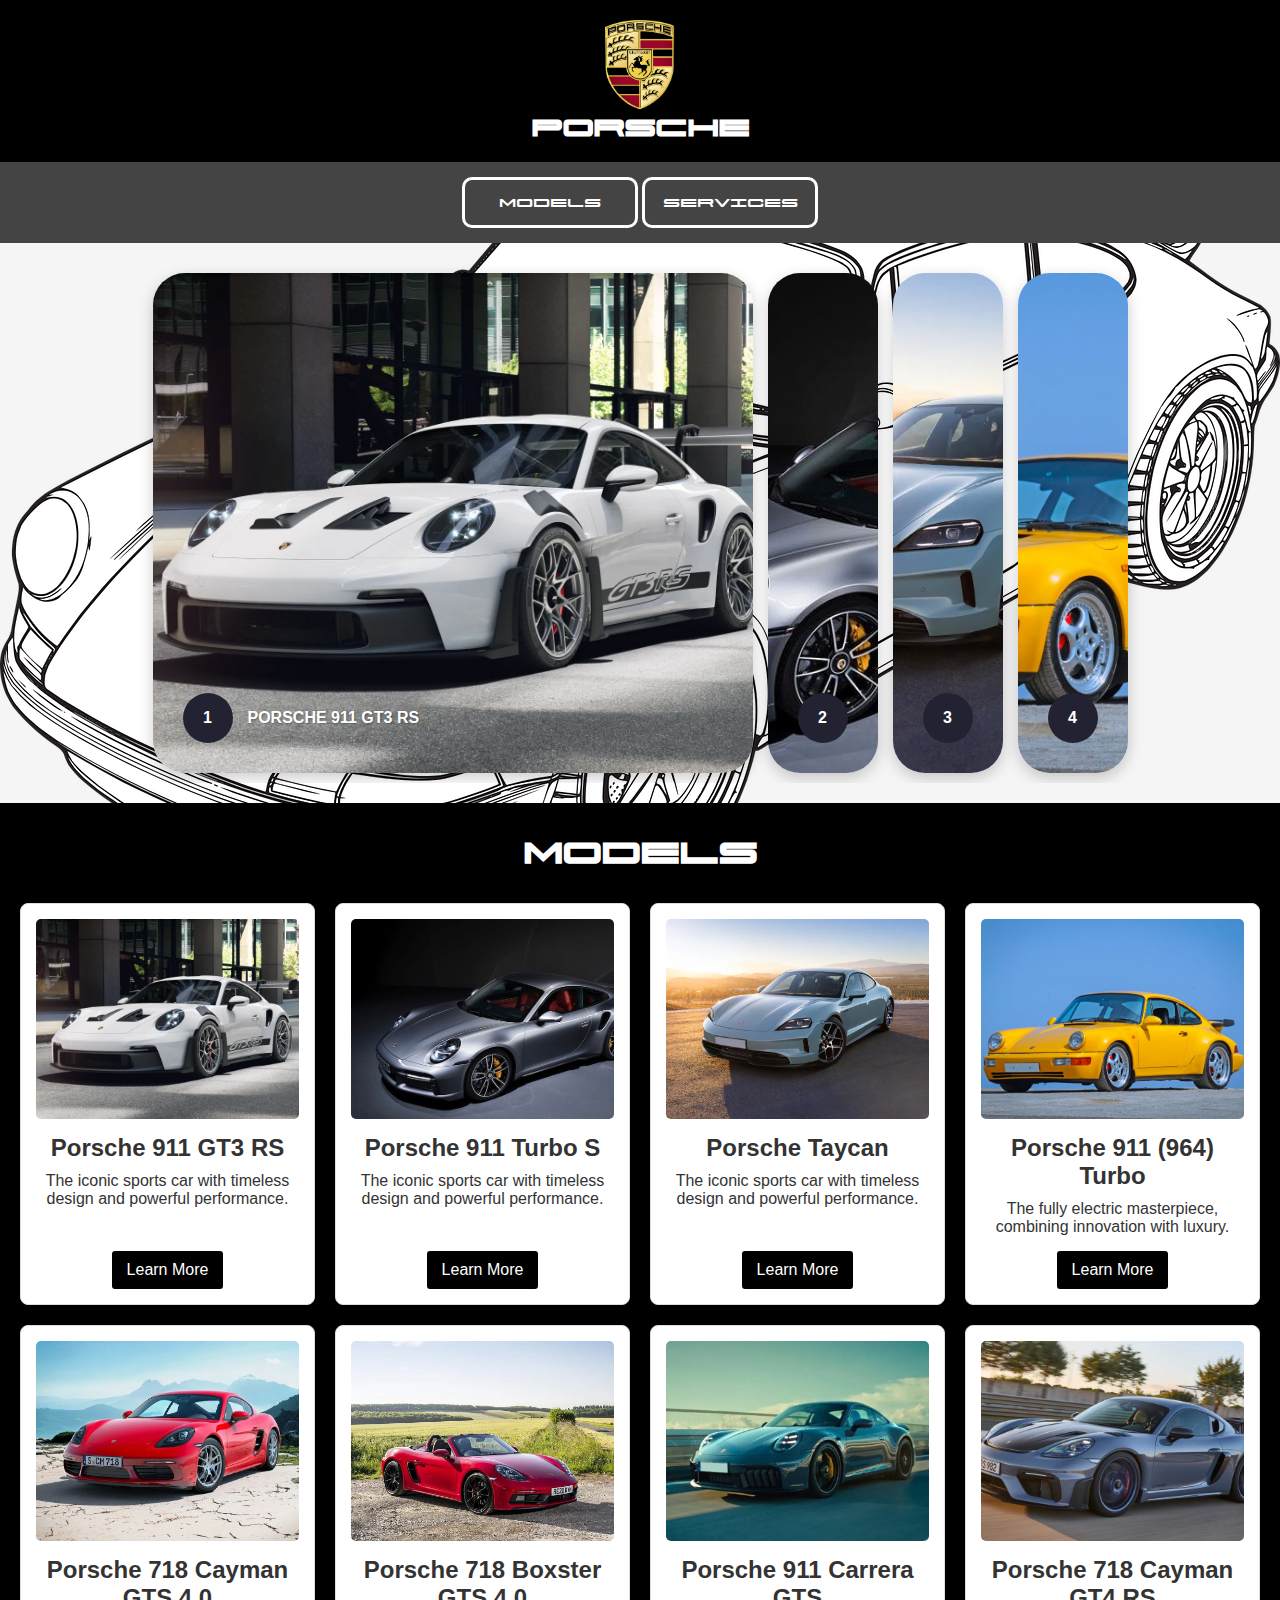
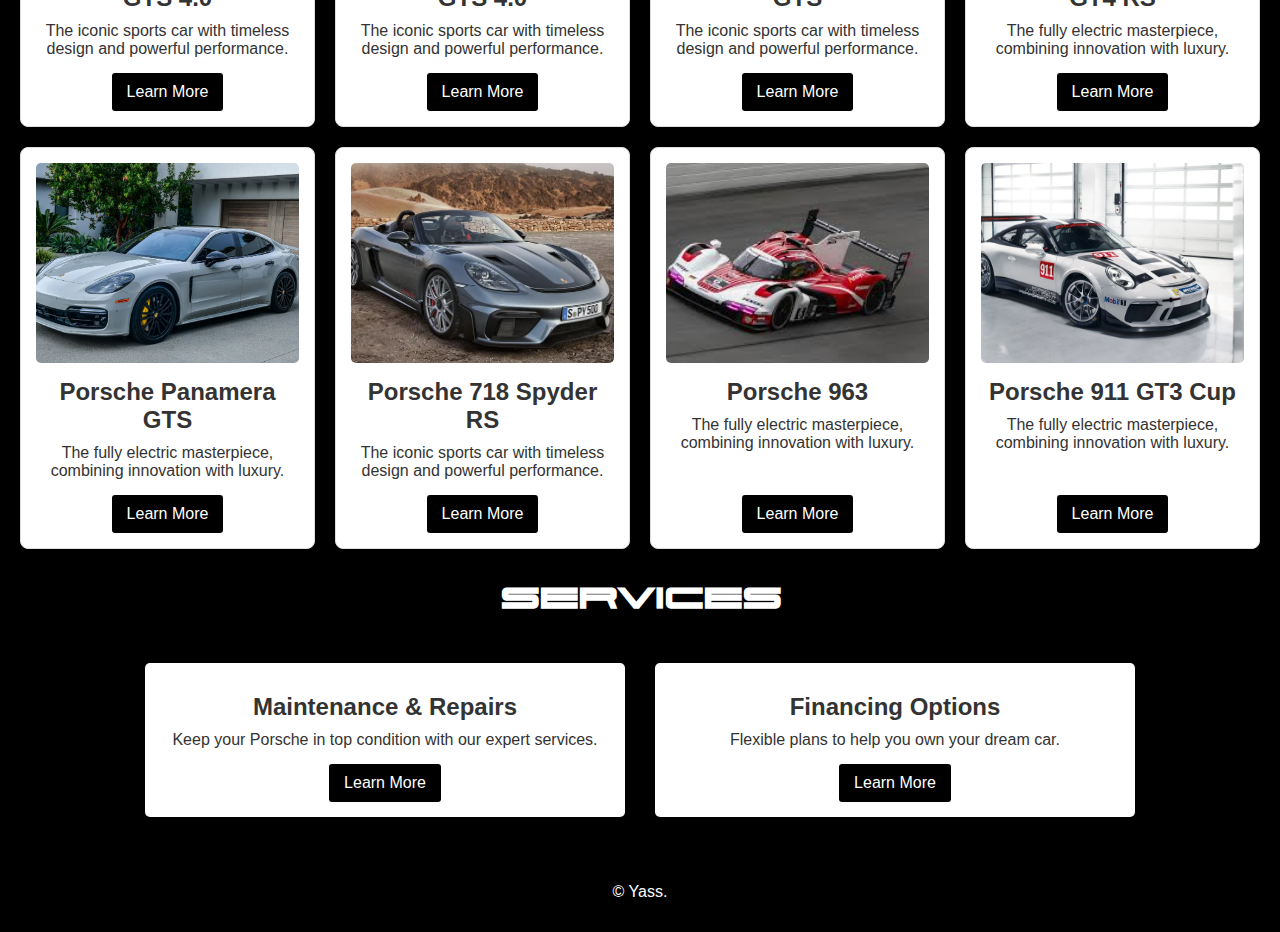
==== commit 6e4f88fb: "modelup" ====
--- a/index.html
+++ b/index.html
@@ -90,50 +90,50 @@
             <a href="#">Learn More</a>
         </div>
         <div class="card2">
-            <img src="images/iris.webp" alt="Porsche Model 1">
-            <h3>Porsche 911 GT3 RS</h3>
+            <img src="images/Porsche 718 Cayman GTS 4.0.webp" alt="Porsche Model 1">
+            <h3>Porsche 718 Cayman GTS 4.0</h3>
             <p>The iconic sports car with timeless design and powerful performance.</p>
             <a href="#">Learn More</a>
         </div>
         <div class="card2">
-            <img src="images/3214479249.jpg" alt="Porsche Model 2">
-            <h3>Porsche 911 Turbo S</h3>
+            <img src="images/Porsche 718 Boxster GTS 4.0.webp" alt="Porsche Model 2">
+            <h3>Porsche 718 Boxster GTS 4.0</h3>
             <p>The iconic sports car with timeless design and powerful performance.</p>
             <a href="#">Learn More</a>
         </div>
         <div class="card2">
-            <img src="images/front-left-side-47.webp" alt="Porsche Model 3">
-            <h3>Porsche Taycan</h3>
+            <img src="images/Porsche 911 Carrera GTS.webp" alt="Porsche Model 3">
+            <h3>Porsche 911 Carrera GTS</h3>
             <p>The iconic sports car with timeless design and powerful performance.</p>
             <a href="#">Learn More</a>
         </div>
         <div class="card2">
-            <img src="images/911(964).jpg" alt="Porsche Model 4">
-            <h3>Porsche 911 (964) Turbo</h3>
+            <img src="images/Porsche 718 Cayman GT4 RS.jpg" alt="Porsche Model 4">
+            <h3>Porsche 718 Cayman GT4 RS</h3>
             <p>The fully electric masterpiece, combining innovation with luxury.</p>
             <a href="#">Learn More</a>
         </div>
         <div class="card2">
-            <img src="images/911(964).jpg" alt="Porsche Model 4">
-            <h3>Porsche 911 (964) Turbo</h3>
+            <img src="images/Porsche Panamera GTS.webp" alt="Porsche Model 4">
+            <h3>Porsche Panamera GTS</h3>
             <p>The fully electric masterpiece, combining innovation with luxury.</p>
             <a href="#">Learn More</a>
         </div>
         <div class="card2">
-            <img src="images/front-left-side-47.webp" alt="Porsche Model 3">
-            <h3>Porsche Taycan</h3>
+            <img src="images/Porsche 718 Spyder RS.jpg" alt="Porsche Model 3">
+            <h3>Porsche 718 Spyder RS</h3>
             <p>The iconic sports car with timeless design and powerful performance.</p>
             <a href="#">Learn More</a>
         </div>
         <div class="card2">
-            <img src="images/911(964).jpg" alt="Porsche Model 4">
-            <h3>Porsche 911 (964) Turbo</h3>
+            <img src="images/Porsche 963.jpg" alt="Porsche Model 4">
+            <h3>Porsche 963</h3>
             <p>The fully electric masterpiece, combining innovation with luxury.</p>
             <a href="#">Learn More</a>
         </div>
         <div class="card2">
-            <img src="images/911(964).jpg" alt="Porsche Model 4">
-            <h3>Porsche 911 (964) Turbo</h3>
+            <img src="images/Porsche 911 GT3 Cup.webp" alt="Porsche Model 4">
+            <h3>Porsche 911 GT3 Cup</h3>
             <p>The fully electric masterpiece, combining innovation with luxury.</p>
             <a href="#">Learn More</a>
         </div>
@@ -157,7 +157,6 @@
     <footer>
         <p>&copy; Yass.</p>
     </footer>
-    <script src="script.js"></script>
 </body>
 
 </html>--- a/css/style.css
+++ b/css/style.css
@@ -188,18 +188,22 @@
     max-width: 100%;
     margin: 20px auto;
     padding: 0 20px;
-}
+    gap: 20px;
+}
+
 h2 {
-    font-size: 30px;
-    color: #fff;
-    text-align: center;
-    font-family: "porsche";
     font-size: 40px;
+    color: #fff;
+    text-align: center;
+    font-family: "porsche";
 }
 
 .card2 {
-    flex-basis: 20%;
-    margin: 10px;
+    flex: 1 1 20%; 
+    display: flex;
+    flex-direction: column;
+    justify-content: space-between;
+    align-items: center;
     box-sizing: border-box;
     border: 1px solid #ddd;
     border-radius: 8px;
@@ -207,13 +211,13 @@
     background-color: #fff;
     padding: 15px;
     text-align: center;
+    min-height: 400px;
 }
 
 .card2 img {
     height: 200px;
-    max-height: 100%;
-    width: 350px;
-    max-width: 100%;
+    width: 100%;
+    object-fit: cover;
     border-radius: 5px;
 }
 
@@ -223,6 +227,7 @@
 }
 
 .card2 p {
+    flex-grow: 1;
     margin: 0 0 15px;
 }
 
@@ -233,7 +238,9 @@
     padding: 10px 15px;
     text-decoration: none;
     border-radius: 3px;
-}
+    margin-top: auto; 
+}
+
 
 .card2 a:hover {
     background-color: #444;
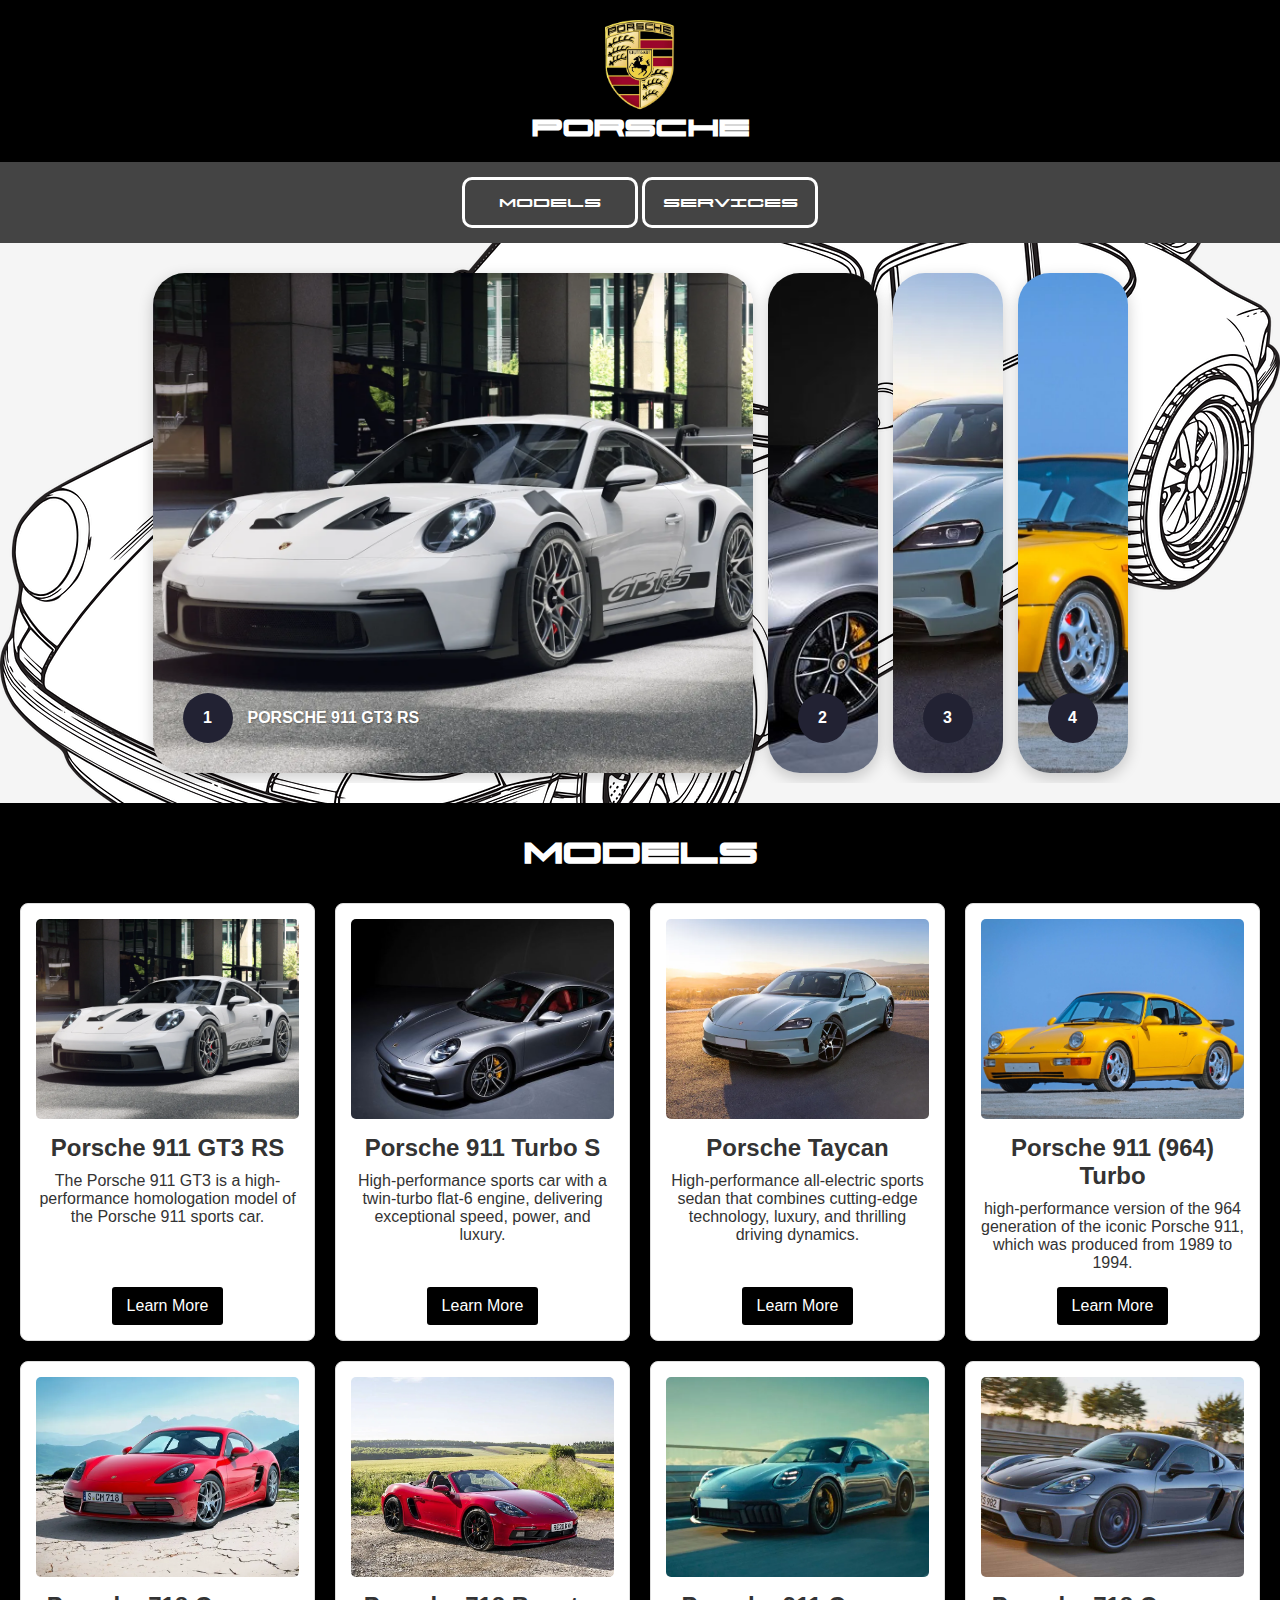
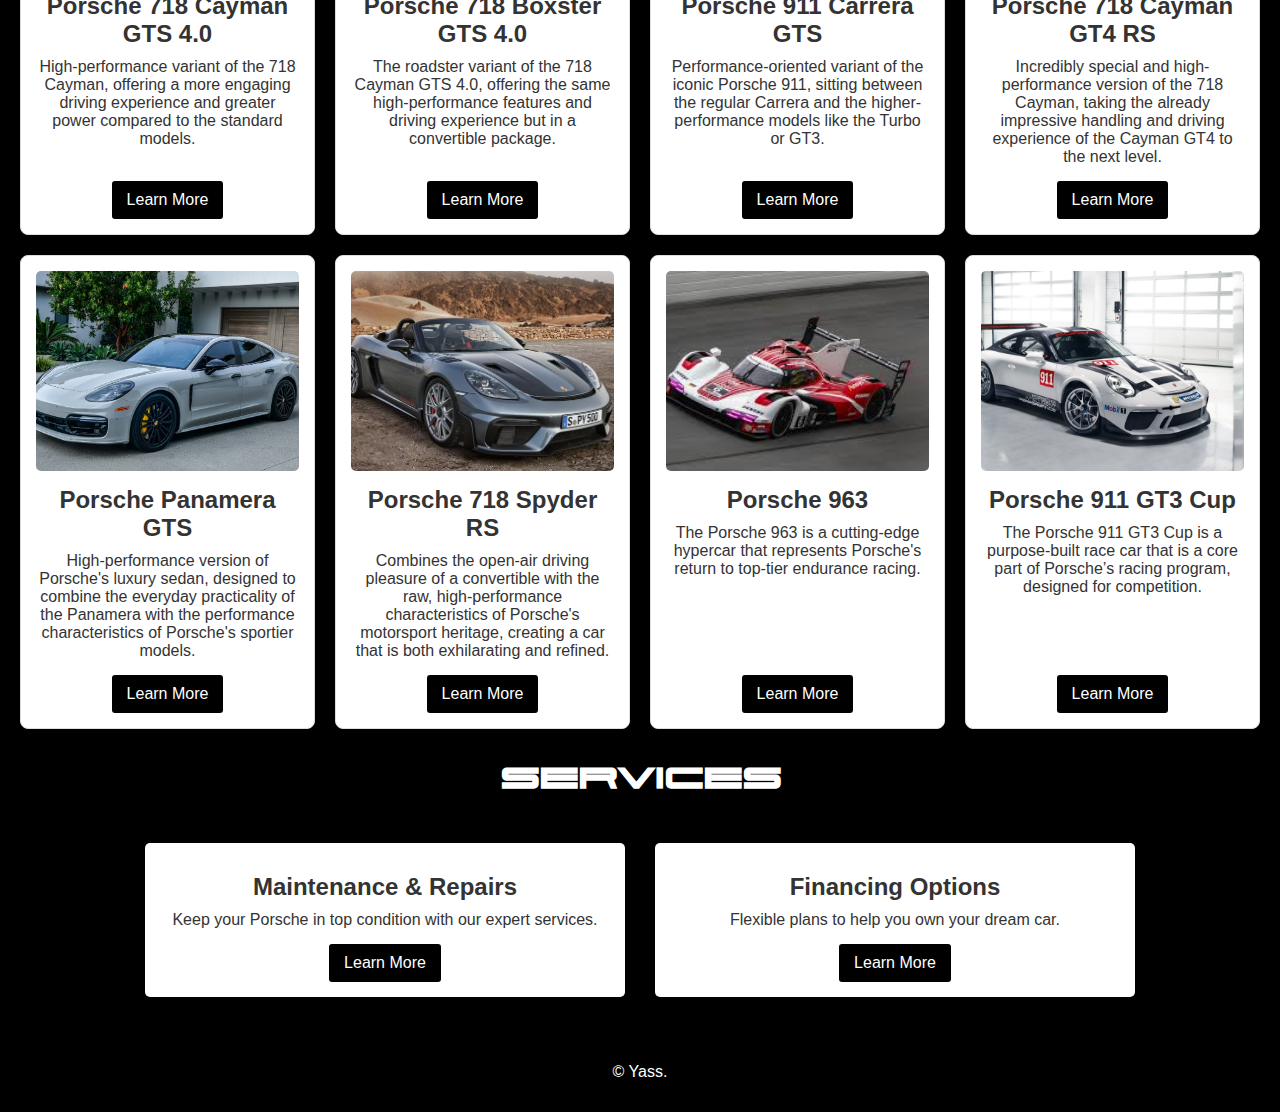
==== commit 2cec7f23: "desc up" ====
--- a/index.html
+++ b/index.html
@@ -68,73 +68,82 @@
         <div class="card2">
             <img src="images/iris.webp" alt="Porsche Model 1">
             <h3>Porsche 911 GT3 RS</h3>
-            <p>The iconic sports car with timeless design and powerful performance.</p>
+            <p>The Porsche 911 GT3 is a high-performance homologation model of the Porsche 911 sports car.</p>
             <a href="#">Learn More</a>
         </div>
         <div class="card2">
             <img src="images/3214479249.jpg" alt="Porsche Model 2">
             <h3>Porsche 911 Turbo S</h3>
-            <p>The iconic sports car with timeless design and powerful performance.</p>
+            <p>High-performance sports car with a twin-turbo flat-6 engine, delivering exceptional speed,
+            power, and luxury.</p>
             <a href="#">Learn More</a>
         </div>
         <div class="card2">
             <img src="images/front-left-side-47.webp" alt="Porsche Model 3">
             <h3>Porsche Taycan</h3>
-            <p>The iconic sports car with timeless design and powerful performance.</p>
+            <p>High-performance all-electric sports sedan that combines cutting-edge technology, luxury, and thrilling driving
+            dynamics.</p>
             <a href="#">Learn More</a>
         </div>
         <div class="card2">
             <img src="images/911(964).jpg" alt="Porsche Model 4">
             <h3>Porsche 911 (964) Turbo</h3>
-            <p>The fully electric masterpiece, combining innovation with luxury.</p>
+            <p>high-performance version of the 964 generation of the iconic Porsche 911, which was produced from 1989 to 1994.</p>
             <a href="#">Learn More</a>
         </div>
         <div class="card2">
             <img src="images/Porsche 718 Cayman GTS 4.0.webp" alt="Porsche Model 1">
             <h3>Porsche 718 Cayman GTS 4.0</h3>
-            <p>The iconic sports car with timeless design and powerful performance.</p>
+            <p>High-performance variant of the 718 Cayman, offering a more engaging driving experience and greater power compared to
+            the standard models.</p>
             <a href="#">Learn More</a>
         </div>
         <div class="card2">
             <img src="images/Porsche 718 Boxster GTS 4.0.webp" alt="Porsche Model 2">
             <h3>Porsche 718 Boxster GTS 4.0</h3>
-            <p>The iconic sports car with timeless design and powerful performance.</p>
+            <p>The roadster variant of the 718 Cayman GTS 4.0, offering the same high-performance features and driving experience but
+            in a convertible package.</p>
             <a href="#">Learn More</a>
         </div>
         <div class="card2">
             <img src="images/Porsche 911 Carrera GTS.webp" alt="Porsche Model 3">
             <h3>Porsche 911 Carrera GTS</h3>
-            <p>The iconic sports car with timeless design and powerful performance.</p>
+            <p>Performance-oriented variant of the iconic Porsche 911, sitting between the regular Carrera and the higher-performance
+            models like the Turbo or GT3.</p>
             <a href="#">Learn More</a>
         </div>
         <div class="card2">
             <img src="images/Porsche 718 Cayman GT4 RS.jpg" alt="Porsche Model 4">
             <h3>Porsche 718 Cayman GT4 RS</h3>
-            <p>The fully electric masterpiece, combining innovation with luxury.</p>
+            <p>Incredibly special and high-performance version of the 718 Cayman, taking the already impressive handling and driving
+            experience of the Cayman GT4 to the next level.</p>
             <a href="#">Learn More</a>
         </div>
         <div class="card2">
             <img src="images/Porsche Panamera GTS.webp" alt="Porsche Model 4">
             <h3>Porsche Panamera GTS</h3>
-            <p>The fully electric masterpiece, combining innovation with luxury.</p>
+            <p>High-performance version of Porsche's luxury sedan, designed to combine the everyday practicality of the Panamera with
+            the performance characteristics of Porsche's sportier models.</p>
             <a href="#">Learn More</a>
         </div>
         <div class="card2">
             <img src="images/Porsche 718 Spyder RS.jpg" alt="Porsche Model 3">
             <h3>Porsche 718 Spyder RS</h3>
-            <p>The iconic sports car with timeless design and powerful performance.</p>
+            <p>Combines the open-air driving pleasure of a convertible with the raw, high-performance characteristics of Porsche's
+            motorsport heritage, creating a car that is both exhilarating and refined.</p>
             <a href="#">Learn More</a>
         </div>
         <div class="card2">
             <img src="images/Porsche 963.jpg" alt="Porsche Model 4">
             <h3>Porsche 963</h3>
-            <p>The fully electric masterpiece, combining innovation with luxury.</p>
+            <p>The Porsche 963 is a cutting-edge hypercar that represents Porsche's return to top-tier endurance racing.</p>
             <a href="#">Learn More</a>
         </div>
         <div class="card2">
             <img src="images/Porsche 911 GT3 Cup.webp" alt="Porsche Model 4">
             <h3>Porsche 911 GT3 Cup</h3>
-            <p>The fully electric masterpiece, combining innovation with luxury.</p>
+            <p>The Porsche 911 GT3 Cup is a purpose-built race car that is a core part of Porsche’s racing program, designed for
+            competition.</p>
             <a href="#">Learn More</a>
         </div>
     </div>
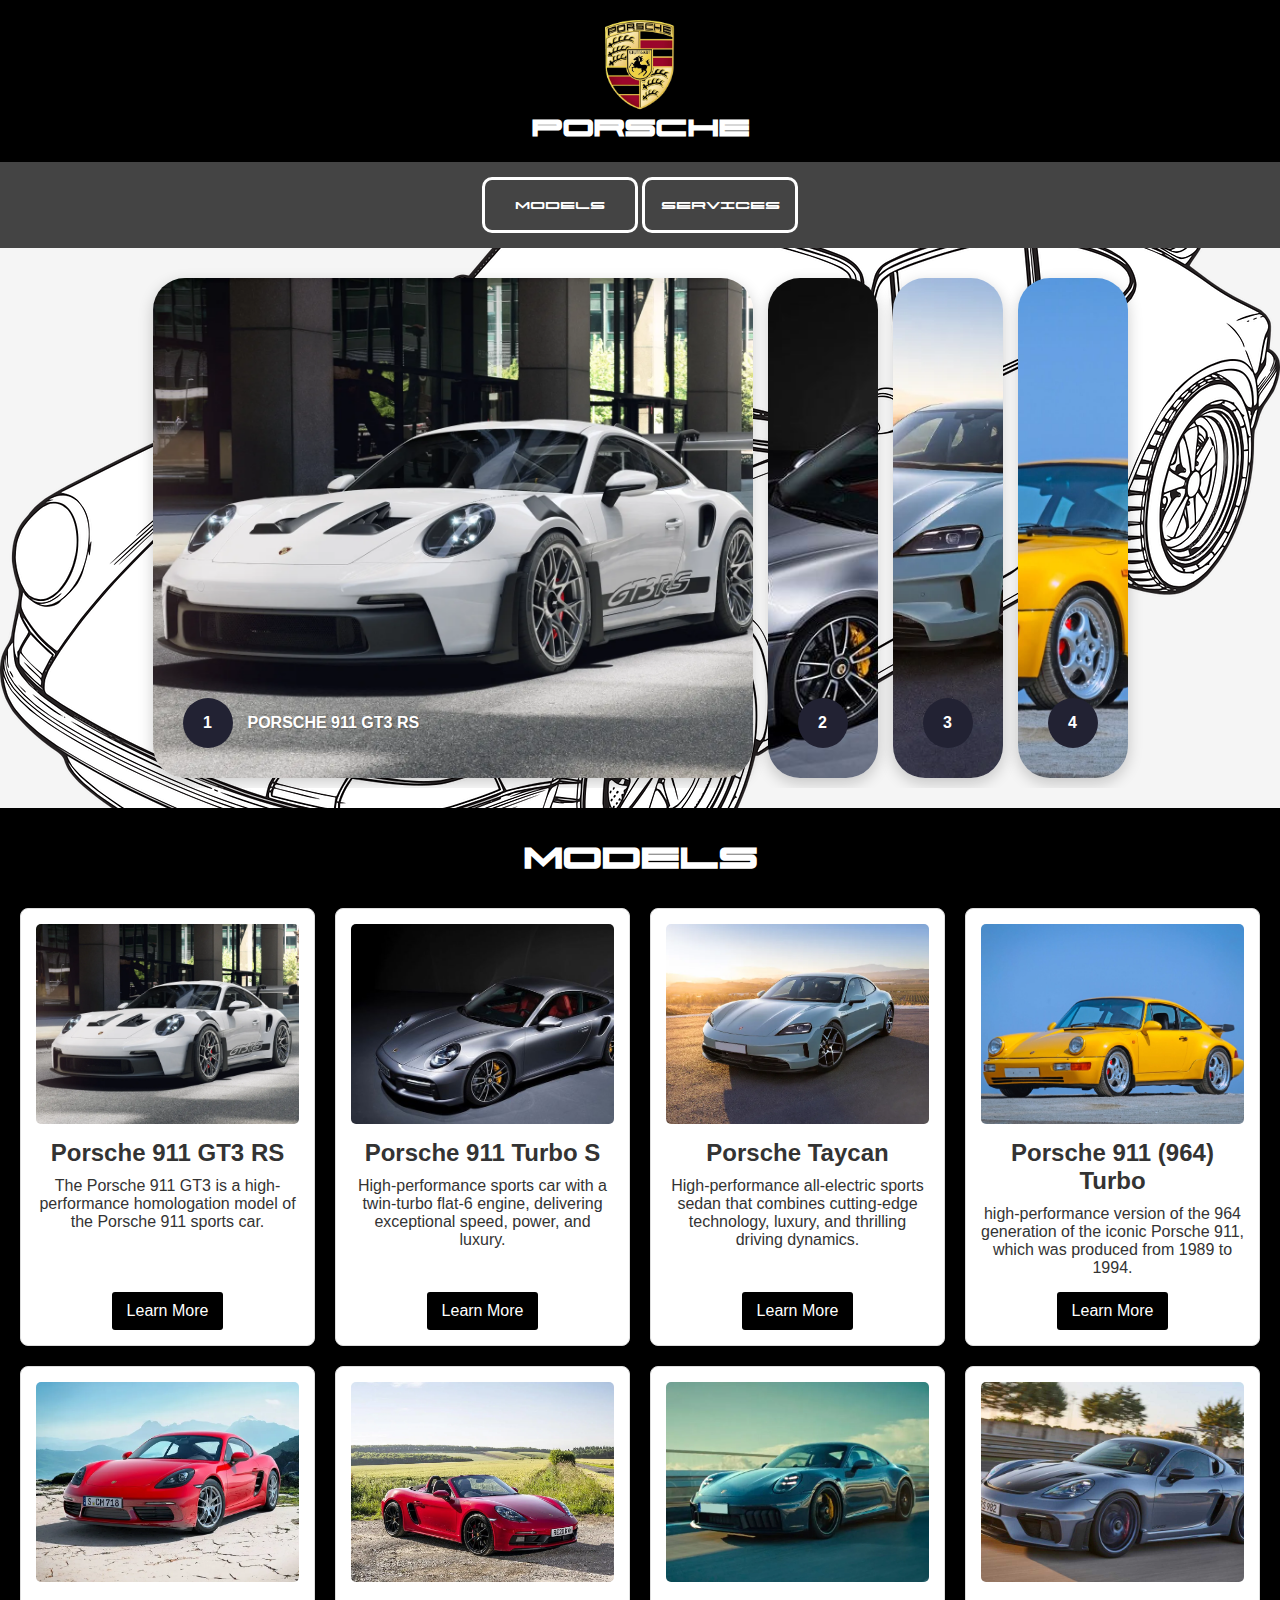
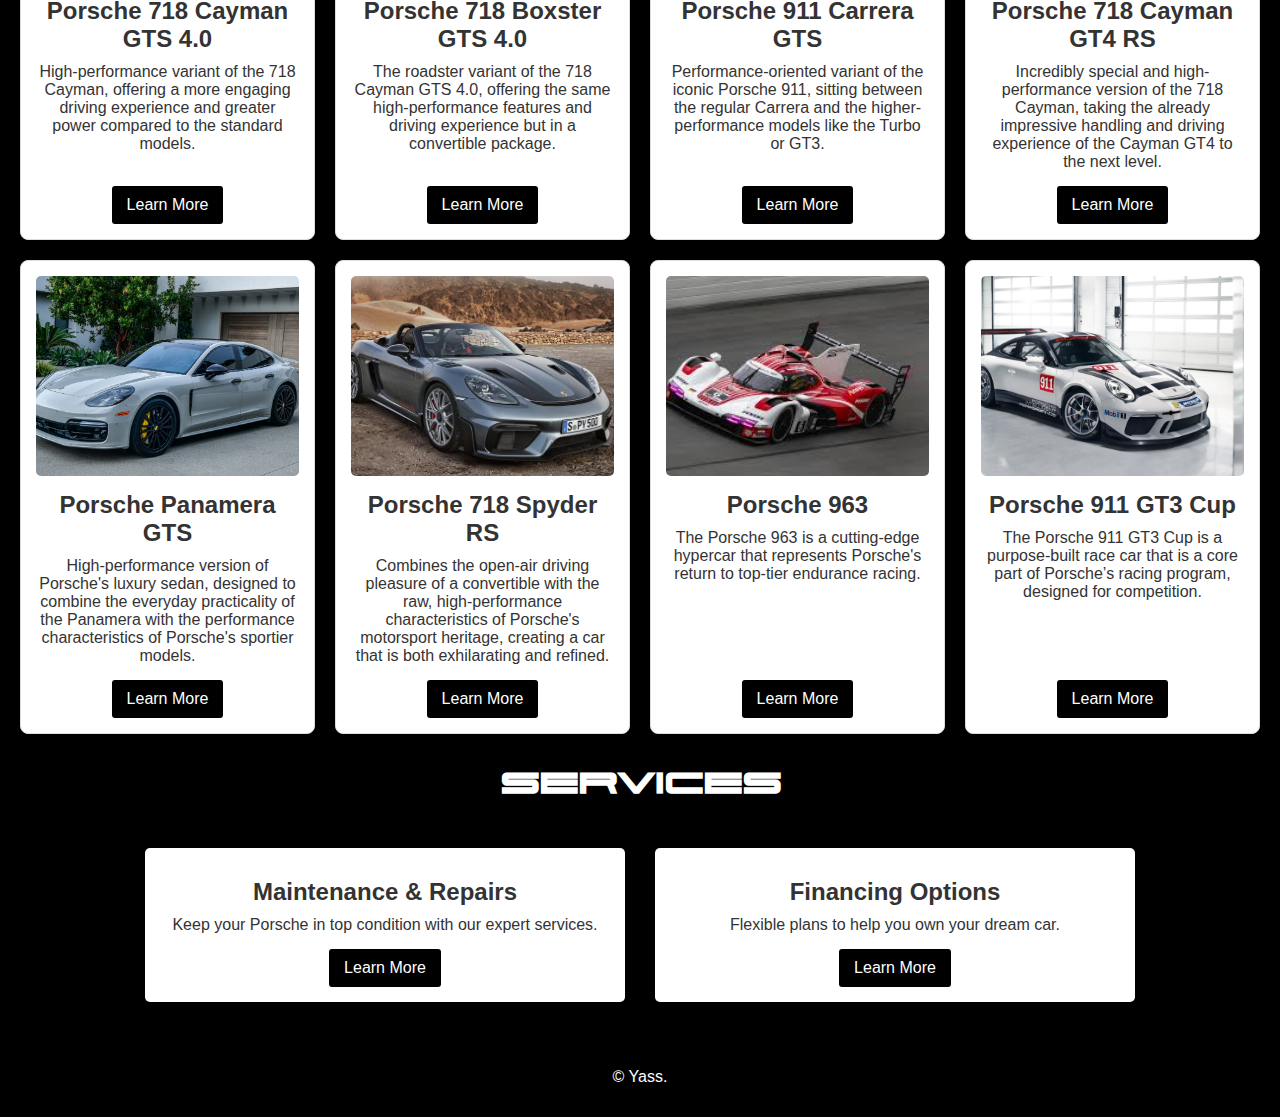
==== commit eef96ea2: "turbo s" ====
--- a/index.html
+++ b/index.html
@@ -69,14 +69,14 @@
             <img src="images/iris.webp" alt="Porsche Model 1">
             <h3>Porsche 911 GT3 RS</h3>
             <p>The Porsche 911 GT3 is a high-performance homologation model of the Porsche 911 sports car.</p>
-            <a href="#">Learn More</a>
+            <a href="gt3rs.html">Learn More</a>
         </div>
         <div class="card2">
             <img src="images/3214479249.jpg" alt="Porsche Model 2">
             <h3>Porsche 911 Turbo S</h3>
             <p>High-performance sports car with a twin-turbo flat-6 engine, delivering exceptional speed,
             power, and luxury.</p>
-            <a href="#">Learn More</a>
+            <a href="turbos.html">Learn More</a>
         </div>
         <div class="card2">
             <img src="images/front-left-side-47.webp" alt="Porsche Model 3">
--- a/css/style.css
+++ b/css/style.css
@@ -35,12 +35,11 @@
     color: #fff;
     padding: 15px 0;
     text-align: center;
-    width: 100%;
 }
 
 nav a {
     font-family: "porsche";
-    font-size: 17px;
+    font-size: 15px;
     display: inline-flex;
     align-items: center;
     justify-content: center;
@@ -53,8 +52,8 @@
     padding: 10px;
     outline: none;
     border-radius: 10px;
-    min-width: 150px;
-    min-height: 25px;
+    min-width: 130px;
+    min-height: 30px;
     text-align: center;
     text-decoration: none;
 }
@@ -301,4 +300,51 @@
 
 .card3 a:hover {
     background-color: #444;
+}
+
+
+
+.showcase {
+    min-height: 400px;
+    color: #fff;
+}
+
+.showcase h1 {
+    font-family: "porsche";
+    font-size: 30px;
+    margin-bottom: 10px;
+    text-align: center;
+}
+
+.containerspecs {
+    margin: auto;
+    overflow: hidden;
+}
+
+.containerspecs p {
+    font-family: "porsche";
+    text-align: center;
+    font-size: 25px;
+}
+
+.containerspecs img {
+    height: 100%;
+    width: 100%;
+}
+
+.specs {
+    display: flex;
+    justify-content: space-around;
+    margin: 20px ;
+}
+
+.specs div {
+    background: #fff;
+    padding: 20px;
+    width: 30%;
+    box-shadow: 0 0 10px rgba(0, 0, 0, 0.1);
+}
+
+.specs h1 {
+    margin-top: 0;
 }--- a/css/responsive.css
+++ b/css/responsive.css
@@ -77,4 +77,71 @@
     .card2 {
         flex-basis: 100%; 
     }
+}
+
+@media screen and (max-width: 600px) {
+    body {
+        margin: 0;
+        padding: 0;
+        font-size: 14px;
+    }
+
+    header {
+        flex-direction: column;
+        align-items: center;
+        padding: 10px;
+    }
+
+    header .logo {
+        max-width: 100px;
+        margin-bottom: 10px;
+    }
+
+    header h1 {
+        font-size: 24px;
+    }
+
+    nav {
+        text-align: center;
+        padding: 10px;
+    }
+
+    .showcase {
+        padding: 10px;
+    }
+
+    .showcase h1 {
+        font-size: 28px;
+        text-align: center;
+    }
+
+    .containerspecs {
+        flex-direction: column;
+        align-items: center;
+    }
+
+    .containerspecs img {
+        max-width: 100%;
+        height: auto;
+        margin-top: 15px;
+    }
+
+    .specs {
+        flex-direction: column;
+        align-items: center;
+    }
+
+    .specs div {
+        width: 100%;
+        text-align: center;
+        margin-bottom: 20px;
+    }
+
+    .specs div h1 {
+        font-size: 22px;
+    }
+
+    .specs div p {
+        font-size: 16px;
+    }
 }